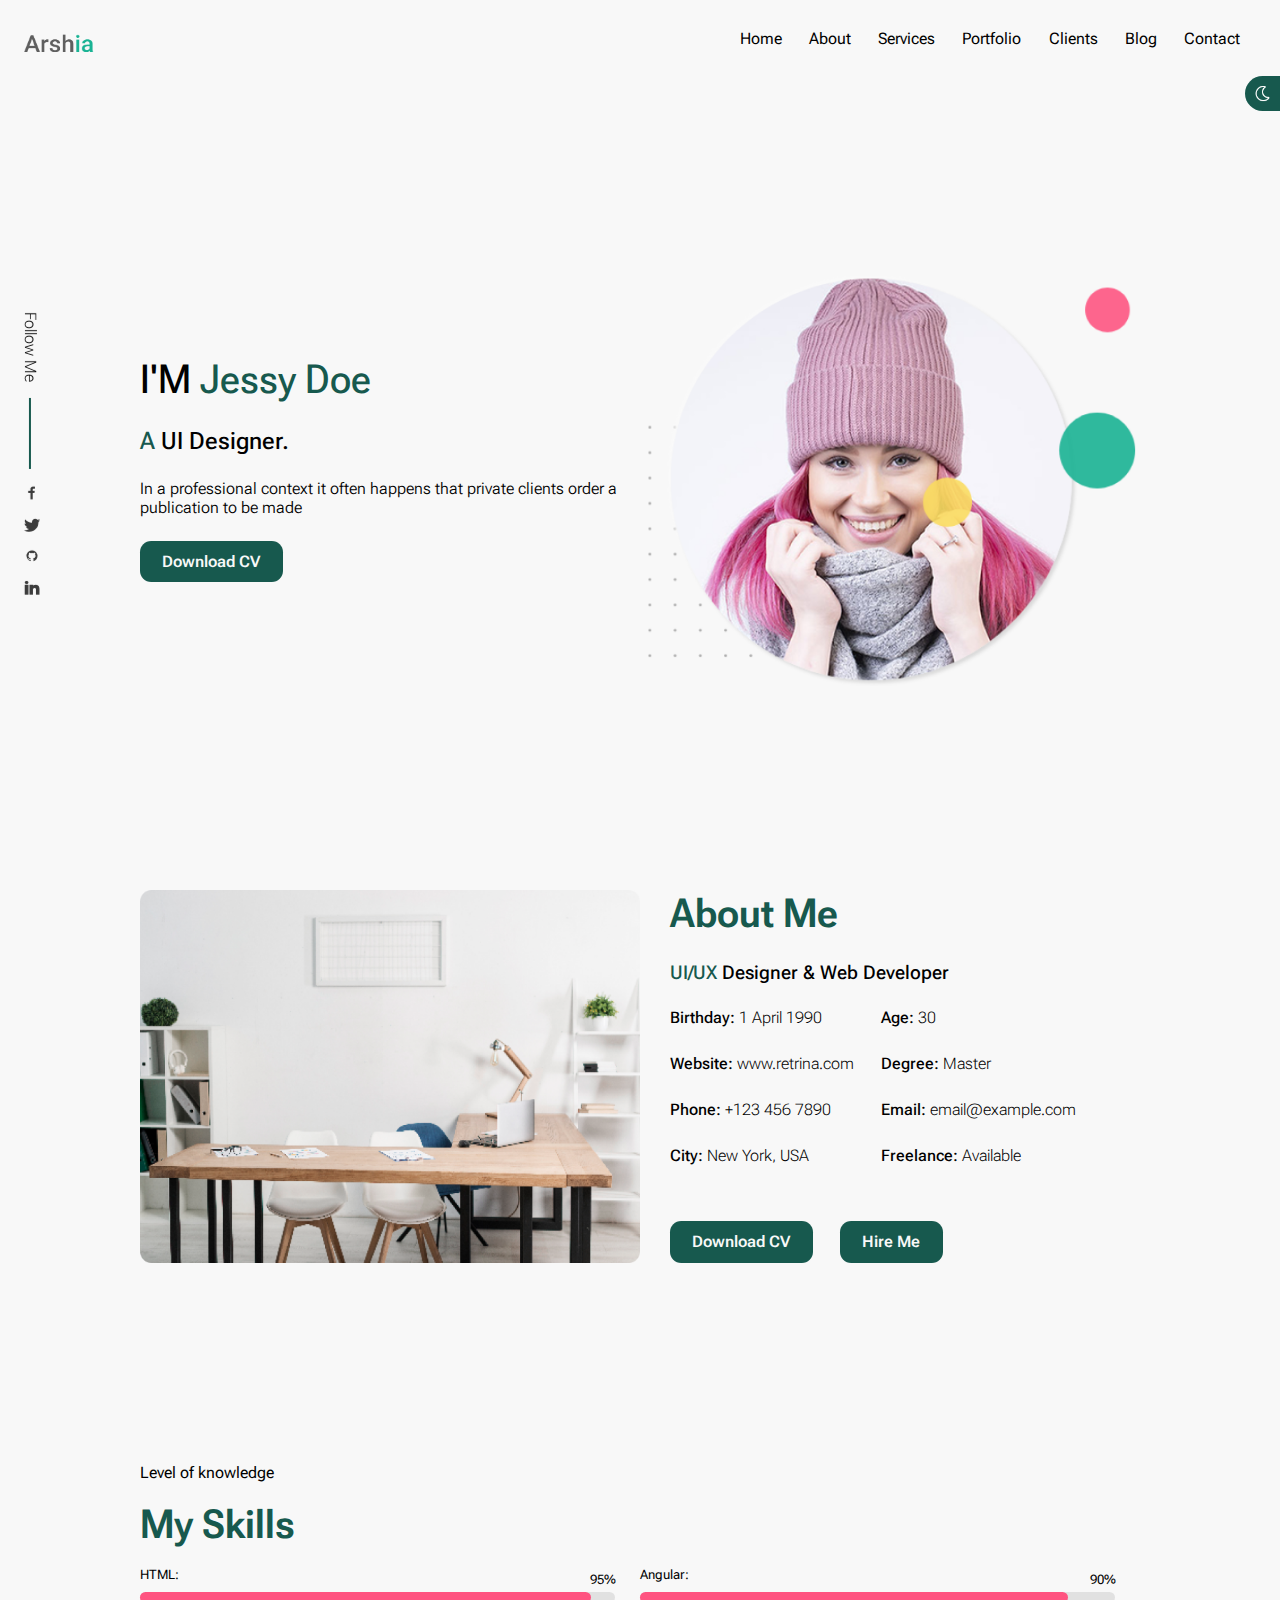
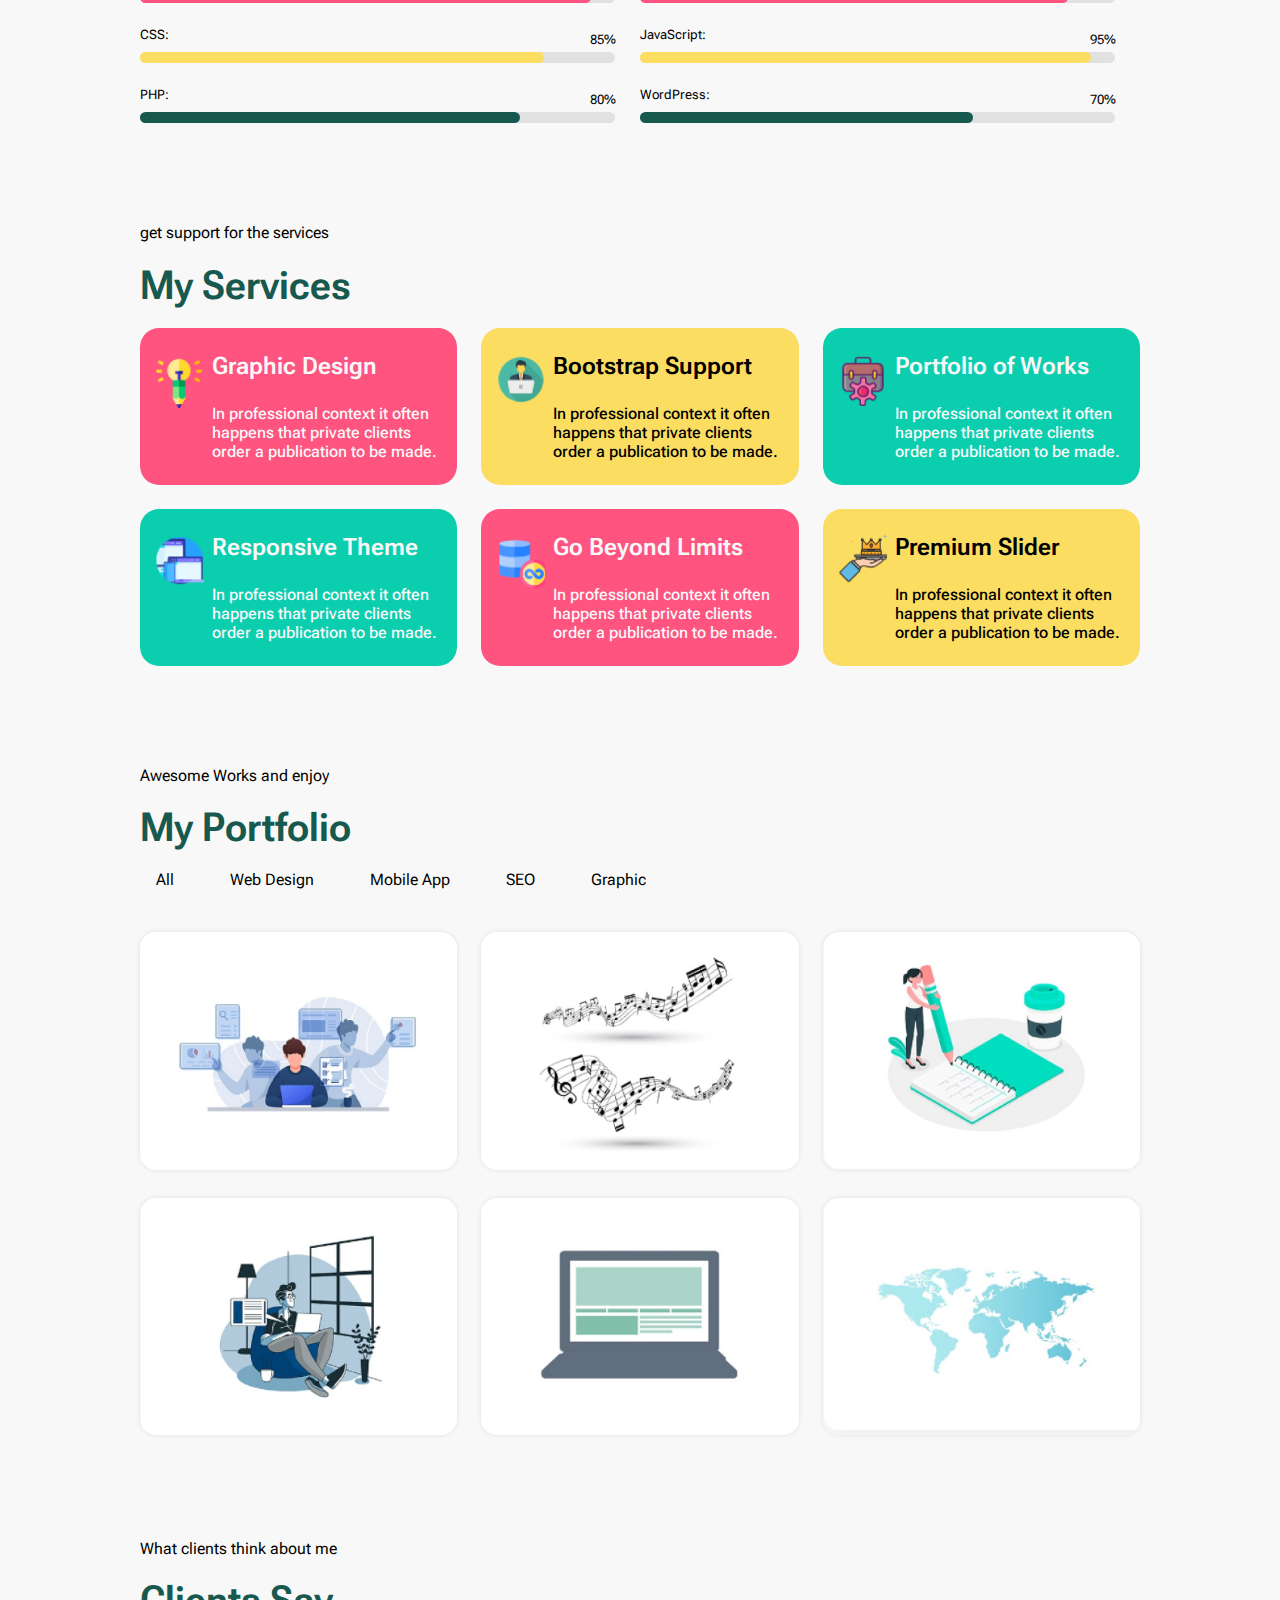
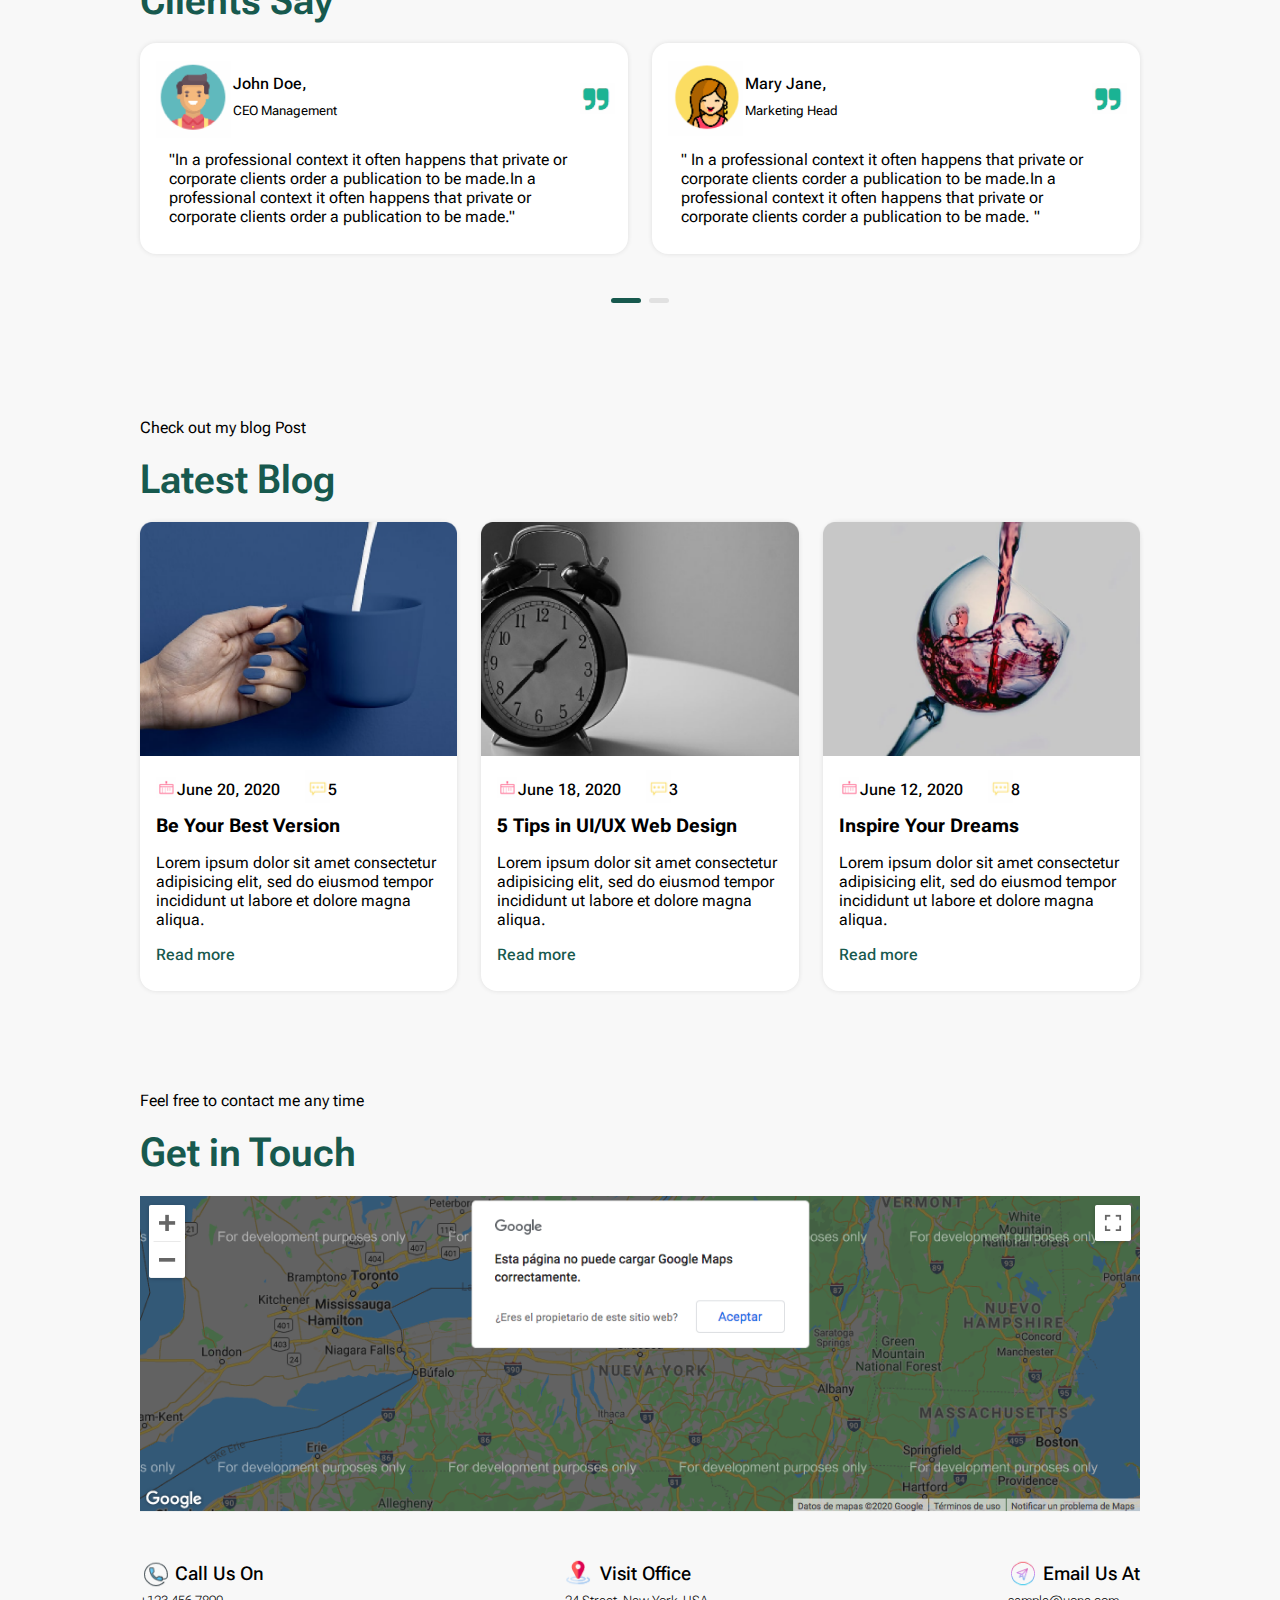
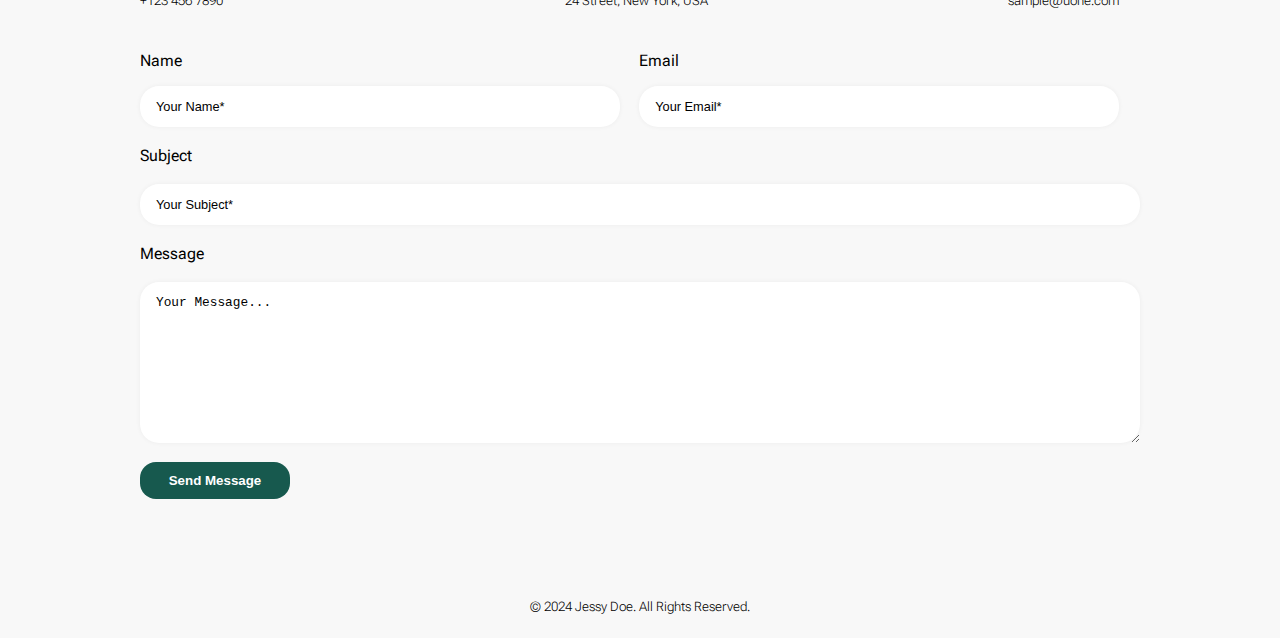
==== Proyecto_usabilidad/index.html @ 012d07dc "cambio de ruta" ====
<!DOCTYPE html>
<html lang="en">
  <head>
    <meta charset="UTF-8" />
    <meta name="viewport" content="width=device-width, initial-scale=1.0" />
    <meta name="description" content="Explore the portfolio of Jessy Doe, a talented UI Designer showcasing a wide range of projects, from web design to mobile applications. Discover her skills, testimonials, and get in touch for collaborations." />

    <meta http-equiv="X-UA-Compatible" content="ie=edge" />
    <title>Portfolio - Jessy Doe</title>
    <link rel="stylesheet" href="../static/css/styles.css" />
  </head>
  <body>
    <header>
      <img style="aspect-ratio:auto 640 / 360;" src="../static/img/logo.png" alt="Jessy Doe Logo" />
      <nav  aria-label="Main navigation">
        <ul>
          <li><a href="#hero">Home</a></li>
          <li><a href="#about">About</a></li>
          <li><a href="#services">Services</a></li>
          <li><a href="#portfolio">Portfolio</a></li>
          <li><a href="#testimonials">Clients</a></li>
          <li><a href="#blog">Blog</a></li>
          <li><a href="#contact">Contact</a></li>
        </ul>
      </nav>
      <nav aria-label="Menu navigation">
        <a href="#" aria-label="Toggle menu">☰</a>
      </nav>
    </header>

    <aside id="dark-mode" aria-label="Toggle dark mode">
      <a href="#dark-mode">
        <img style="aspect-ratio:auto 640 / 360;"
          src="../static/img/media-luna.png"
          alt="Toggle dark mode"
          aria-hidden="true"
        />
      </a>
    </aside>

    <aside class="follow-me" aria-labelledby="follow-heading">
      <h2 id="follow-heading">Follow Me</h2>
      <hr />
      <div>
        <ul>
          <li>
            <a href="#" aria-label="Visit my Facebook profile">
              <img style="aspect-ratio:auto 640 / 360;" src="../static/img/Facebook.svg" alt="Facebook icon" />
            </a>
          </li>
          <li>
            <a href="#" aria-label="Visit my Twitter profile">
              <img style="aspect-ratio:auto 640 / 360;" src="../static/img/Twitter.svg" alt="Twitter icon" />
            </a>
          </li>
          <li>
            <a href="#" aria-label="Visit my GitHub profile">
              <img style="aspect-ratio:auto 640 / 360;" src="../static/img/Github.svg" alt="GitHub icon" />
            </a>
          </li>
          <li>
            <a href="#" aria-label="Visit my LinkedIn profile">
              <img style="aspect-ratio:auto 640 / 360;" src="../static/img/Linkedin.svg" alt="LinkedIn icon" />
            </a>
          </li>
        </ul>
      </div>
    </aside>

    <main >
      <!-- Hero Section -->
      <section id="hero" class="hero" aria-labelledby="hero-heading">
        <div>
          <h1 id="hero-heading">I'M <span>Jessy Doe</span></h1>
          <p><span> A</span> UI Designer.</p>
          <p>
            In a professional context it often happens that private clients
            order a publication to be made
          </p>
          <a href="#" class="btn" aria-label="Download my CV">Download CV</a>
        </div>

        <img style="aspect-ratio:auto 640 / 360;"
          src="../static/img/hero.png"
          alt="Jessy Doe smiling while working on a laptop"
        />
      </section>

      <!-- About Me Section -->
      <section id="about" class="about-me" aria-labelledby="about-heading">
        <img style="aspect-ratio:auto 640 / 360;"
          src="../static/img/office.png"
          alt="Jessy Doe in an office environment"
        />
        <article aria-labelledby="about-heading">
          <h2 id="about-heading">About Me</h2>
          <p><span> UI/UX</span> Designer & Web Developer</p>
          <div>
            <ul>
              <li><span>Birthday:</span> 1 April 1990</li>
              <li><span>Website:</span> www.retrina.com</li>
              <li><span>Phone:</span> +123 456 7890</li>
              <li><span>City:</span> New York, USA</li>
            </ul>
            <ul>
              <li><span>Age:</span> 30</li>
              <li><span>Degree:</span> Master</li>
              <li><span>Email:</span> email@example.com</li>
              <li><span>Freelance:</span> Available</li>
            </ul>
          </div>
          <div>
            <a href="#" aria-label="Download my CV">Download CV</a>
            <a href="#" aria-label="Hire me for your project">Hire Me</a>
          </div>
        </article>
      </section>

      <!-- Skills Section -->
      <section class="skills" aria-labelledby="skills-heading">
        <p>Level of knowledge</p>
        <h2 id="skills-heading">My Skills</h2>
        <div>
          <ul>
            <li>
              <p>HTML:</p>
              <p>95%</p>
              <div role="progressbar" title="html">
                <div ></div>
              </div>
            </li>
            <li>
              <p>CSS:</p>
              <p>85%</p>
              <div role="progressbar" title="css" >
                <div ></div>
              </div>
            </li>
            <li>
              <p>PHP:</p>
              <p>80%</p>
              <div role="progressbar" title="php" >
                <div></div>
              </div>
            </li>
          </ul>
          <ul>
            <li>
              <p>Angular:</p>
              <p>90%</p>
              <div role="progressbar" title="angular" >
                <div></div>
              </div>
            </li>
            <li>
              <p>JavaScript:</p>
              <p>95%</p>
              <div role="progressbar" title="javascript" >
                <div></div>
              </div>
            </li>
            <li>
              <p>WordPress:</p>
              <p>70%</p>
              <div role="progressbar" title="wordpress" >
                <div></div>
              </div>
            </li>
          </ul>
        </div>
      </section>
      <section id="services" class="services" aria-labelledby="services-heading">
        <p>get support for the services</p>
        <h2 id="services-heading">My Services</h2>
        <ul class="services-list">
          <li>
            <article aria-labelledby="service-graphic-design">
              <h3 id="service-graphic-design">Graphic Design</h3>
              <p>
                In professional context it often happens that private clients
                order a publication to be made.
              </p>
            </article>
          </li>
      
          <li>
            <article aria-labelledby="service-bootstrap-support">
              <h3 id="service-bootstrap-support">Bootstrap Support</h3>
              <p>
                In professional context it often happens that private clients
                order a publication to be made.
              </p>
            </article>
          </li>
      
          <li>
            <article aria-labelledby="service-portfolio-works">
              <h3 id="service-portfolio-works">Portfolio of Works</h3>
              <p>
                In professional context it often happens that private clients
                order a publication to be made.
              </p>
            </article>
          </li>
      
          <li>
            <article aria-labelledby="service-responsive-theme">
              <h3 id="service-responsive-theme">Responsive Theme</h3>
              <p>
                In professional context it often happens that private clients
                order a publication to be made.
              </p>
            </article>
          </li>
      
          <li >
            <article aria-labelledby="service-go-beyond-limits">
              <h3 id="service-go-beyond-limits">Go Beyond Limits</h3>
              <p>
                In professional context it often happens that private clients
                order a publication to be made.
              </p>
            </article>
          </li>
      
          <li>
            <article aria-labelledby="service-premium-slider">
              <h3 id="service-premium-slider">Premium Slider</h3>
              <p>
                In professional context it often happens that private clients
                order a publication to be made.
              </p>
            </article>
          </li>
        </ul>
      </section>
      
        
      <!-- Portfolio Section -->
      <section id="portfolio" class="portfolio" aria-labelledby="portfolio-heading">
        <p>Awesome Works and enjoy</p>
        <h2 id="portfolio-heading">My Portfolio</h2>

        <ul role="tablist" aria-label="Portfolio Categories">
          <li role="presentation"><a href="#" role="tab">All</a></li>
          <li role="presentation"><a href="#" role="tab">Web Design</a></li>
          <li role="presentation"><a href="#" role="tab">Mobile App</a></li>
          <li role="presentation"><a href="#" role="tab">SEO</a></li>
          <li role="presentation"><a href="#" role="tab">Graphic</a></li>
        </ul>

        <ul  aria-label="Portfolio Items">
          <li>
            <img style="aspect-ratio:auto 640 / 360;" src="../static/img/hologem.png" alt="Portfolio Project: Hologem" />
          </li>
          <li>
            <img style="aspect-ratio:auto 640 / 360;" src="../static/img/musical_notes.png" alt="Portfolio Project: Musical Notes" />
          </li>
          <li>
            <img style="aspect-ratio:auto 640 / 360;" src="../static/img/bocknotes.png" alt="Portfolio Project: Book Notes" />
          </li>
          <li>
            <img style="aspect-ratio:auto 640 / 360;" src="../static/img/seewindow.png" alt="Portfolio Project: See Window" />
          </li>
          <li>
            <img style="aspect-ratio:auto 640 / 360;" src="../static/img/Laptop.png" alt="Portfolio Project: Laptop" />
          </li>
          <li>
            <img style="aspect-ratio:auto 640 / 360;" src="../static/img/world.png" alt="Portfolio Project: World" />
          </li>
        </ul>
      </section>

      <!-- Testimonials Section -->
      <section id="testimonials" class="testimonials" aria-labelledby="testimonials-heading">
        <p>What clients think about me</p>
        <h2 id="testimonials-heading">Clients Say</h2>
        <div>
          <article aria-labelledby="testimonial-1">
            <div>
              <h3 id="testimonial-1"><span>John Doe,</span></h3>
              <p>CEO Management</p>
            </div>
            <blockquote>
              "In a professional context it often happens that private or
              corporate clients order a publication to be made.In a
              professional context it often happens that private or corporate
              clients order a publication to be made."
            </blockquote>
          </article>
          <article aria-labelledby="testimonial-2">
            <div>
              <h3 id="testimonial-2"><span>Mary Jane,</span></h3>
              <p>Marketing Head</p>
            </div>
            <blockquote>
                " In a professional context it often happens that private or
                corporate clients corder a publication to be made.In a
                professional context it often happens that private or corporate
                clients corder a publication to be made. "            </blockquote>
          </article>
        </div>
        <div class="marquer" aria-hidden="true">
          <div></div>
          <div></div>
        </div>
      </section>

      <!-- Blog Section -->
      <section id="blog" class="blog" aria-labelledby="blog-heading">
        <p>Check out my blog Post</p>
        <h2 id="blog-heading">Latest Blog</h2>
        <div role="list">
          <article aria-labelledby="blog-1" role="listitem">
            <img style="aspect-ratio:auto 640 / 360;" src="../static/img/coffe-blue.png" alt="Blog post image: Coffee cup" />
            <div>
              <p>
                <span class="date">June 20, 2020</span>
                <span class="comments" aria-label="5 comments">5</span>
              </p>
              <h3 id="blog-1">Be Your Best Version</h3>
              <p>
                Lorem ipsum dolor sit amet consectetur adipisicing elit, sed do
                eiusmod tempor incididunt ut labore et dolore magna aliqua.
              </p>
              <a href="../Proyecto/index.html" >Read more <span style="display: none;"> "Be Your Best Version"</span></a>
            </div>
          </article>
          <article aria-labelledby="blog-2" role="listitem">
            <img style="aspect-ratio:auto 640 / 360;" src="../static/img/clock.png" alt="Blog post image: Clock" />
            <div>
              <p>
                <span class="date">June 18, 2020</span>
                <span class="comments" aria-label="3 comments">3</span>
              </p>
              <h3 id="blog-2">5 Tips in UI/UX Web Design</h3>
              <p>
                Lorem ipsum dolor sit amet consectetur adipisicing elit, sed do
                eiusmod tempor incididunt ut labore et dolore magna aliqua.
              </p>
              <a href="../Proyecto/index.html" >Read more  <span style="display: none;">"5 Tips in UI/UX Web Design"</span></a>
            </div>
          </article>
          <article aria-labelledby="blog-3" role="listitem">
            <img style="aspect-ratio:auto 640 / 360;" src="../static/img/vino.png" alt="Blog post image: Wine glass" />
            <div>
              <p>
                <span class="date">June 12, 2020</span>
                <span class="comments" aria-label="8 comments">8</span>
              </p>
              <h3 id="blog-3">Inspire Your Dreams</h3>
              <p>
                Lorem ipsum dolor sit amet consectetur adipisicing elit, sed do
                eiusmod tempor incididunt ut labore et dolore magna aliqua.
              </p>
              <a href="../Proyecto/index.html">Read more <span style="display: none;"> "Inspire Your Dreams" </span></a>
            </div>
          </article>
          
        </div>
      </section>

      <!-- Contact Section -->
      <section id="contact" class="contact" aria-labelledby="contact-heading">
        <p>Feel free to contact me any time</p>
        <h2 id="contact-heading">Get in Touch</h2>
        <img style="aspect-ratio:auto 640 / 360;" src="../static/img/map.png" alt="Map showing office location" />
        <ul>
          <li>
            <h3>Call Us On</h3>
            <p>+123 456 7890</p>
          </li>
          <li>
            <h3>Visit Office</h3>
            <p>24 Street, New York, USA</p>
          </li>
          <li>
            <h3>Email Us At</h3>
            <p>sample@uone.com</p>
          </li>
        </ul>
        <div>
          <form aria-label="Contact Form">
            <div>
            <label for="name">Name</label>
            <input
              type="text"
              id="name"
              class="name"
              name="name"
              required
              placeholder="Your Name*"
            />
          </div>
<div>
            <label for="email">Email</label>
            <input
              type="email"
              id="email"
              class="email"
              name="email"
              required
              placeholder="Your Email*"
            />
</div>
            <label for="subject">Subject</label>
            <input  
              type="text"
              id="subject"
              class="subject"
              name="subject"
              required
              placeholder="Your Subject*"
            
            />

            <label for="message">Message</label>
            <textarea
              id="message"
              class="message"
              name="message"
              placeholder="Your Message..."
              rows="9"
            ></textarea>

            <button type="submit">Send Message</button>
          </form>
        </div>
      </section>

    </main>

    <footer >
      <p>&copy; 2024 Jessy Doe. All Rights Reserved.</p>
    </footer>
  </body>
</html>
---- static/css/styles.css ----
@import url("https://fonts.googleapis.com/css2?family=Roboto+Flex:opsz,wght@8..144,100..1000&display=swap");

:root {
  --primary-color: #17594E;
  --secondary-color: #000000;
  --terciary-color: #f8f8f8;
  --darck-color: #000000;
  --color-extra1: #FF5380;
  --color-extra2: #fbdd62;

  font-family: "Roboto Flex", sans-serif;
  font-size: 16px;

  --first-width: 1100px;
}

* {
  margin: 0;
  padding: 0;
  box-sizing: border-box;
}

body {
  background-color: var(--terciary-color);
}
a:focus,
button:focus {
  outline: solid 2px var(--primary-color);
  padding: 0 0.5rem;
  filter: brightness(0.9);
} 

header {
  padding: 1.5rem;
  display: flex;
  justify-content: space-between;
  align-items: center;

  span {
    color: var(--primary-color);
  }

  ul {
    display: flex;
    gap: 1.7rem;
    list-style: none;
    padding-inline: 1rem;

    @media screen and (width <= 1100px) {
      gap: 1rem;
    }

    li {
      a {
        color: var(--dark-color);
        text-decoration: none;
        font-weight: 400;

        &:hover {
          color: var(--primary-color);
        }
      }
    }
  }

  h1 {
    color: var(--secondary-color);
    font-size: 1.3rem;
    font-weight: 500;
  }

  nav:first-of-type {
    @media screen and (width <= 1100px) {
      display: none;
    }
  }

  nav:last-of-type {
    display: none;

    a {
      color: var(--dark-color);
      text-decoration: none;
      font-weight: 400;
      font-size: 1.2rem;
      padding: 0.5rem 1rem;
      border: 2px solid transparent;
      border-radius: 0.5rem;

      &:hover {
        color: var(--terciary-color);
        border: 2px solid var(--primary-color);
        background-color: var(--primary-color);
        transition: color 0.5s ease-in-out;
      }
    }

    @media screen and (width <= 1100px) {
      display: block;
    }
  }
}

main {
  max-width: 1000px;
  margin: 0 auto;
}

#dark-mode {
  cursor: pointer;
  padding: 0.5rem;
  background-color: var(--primary-color);
  border-radius: 50% 0 0 50%;
  position: fixed;
  right: 0;
  width: 35px;
  height: 35px;

  img {
    width: 100%;
    filter: invert(1);

    &:hover {
      scale: 1.1;
      transition: all 0.3s ease-in-out;
    }
  }
}

.hero {
  display: flex;
  justify-content: space-between;
  flex-flow: row wrap;
  flex-direction: row;
  margin: 200px 0;

  @media screen and (width <= 1100px) {
    flex-direction: column-reverse;
    align-items: center;
    margin: 100px 0;
  }

  div {
    display: flex;
    flex-direction: column;
    gap: 1.5rem;
    width: 50%;
    margin-top: 5rem;
    align-items: start;

    @media screen and (width <= 1100px) {
      margin-top: 0;
      width: 100%;
      align-items: center;

      p {
        text-align: center;
        width: 90%;
        font-size: 1.5rem;
      }
    }
  }

  img {
    width: 50%;

    @media screen and (width <= 1100px) {
      width: 60%;
    }

    @media screen and (width <= 780px) {
      width: 90%;
    }
  }

  span {
    color: var(--primary-color);
  }

  h1 {
    color: var(--darck-color);
    font-size: 2.5rem;
    font-weight: 500;
  }

  div p:first-of-type {
    color: var(--dark-color);
    font-weight: 500;
    font-size: 1.5rem;
  }

  p {
    color: var(--secondary-color);
    font-size: 1rem;
    font-weight: 300;
  }

  a {
    color: var(--terciary-color);
    text-decoration: none;
    font-size: 1rem;
    font-weight: 600;
    background-color: var(--primary-color);
    padding: 0.7rem 1.4rem;
    border-radius: 0.7rem;

    &:hover {
      color: var(--terciary-color);
      background-color: var(--primary-color);
      filter: saturate(0.7);
      transition: all 0.3s ease-in-out;
    }

    @media screen and (width <= 1100px) {
      font-size: 1.5rem;
    }
  }
}

.follow-me {
  width: 400px;
  display: flex;
  flex-direction: row;
  rotate: 90deg;
  position: fixed;
  top: calc(50vh + 37px);
  align-items: center;
  left: -170px;

  @media screen and (width <= 1100px) {
    display: none;
  }

  img {
    rotate: -90deg;
    width: 50%;
  }

  hr {
    border: 1px solid var(--primary-color);
    width: 33%;
    height: 33%;
    margin-inline: 1rem;
  }

  h2 {
    color: var(--dark-color);
    font-size: 1rem;
    font-weight: 200;
    width: 40%;
    text-align: right;
  }

  ul {
    display: flex;
    flex-direction: row;
    list-style: none;
    width: 60%;

    a {
      display: block;

      &:hover {
        scale: 1.3;
        transition: all 0.3s ease-in-out;
      }
    }
  }
}

.about-me {
  display: flex;
  justify-content: space-between;
  flex-flow: row wrap;
  flex-direction: row;
  margin: 200px 0;
  gap: 1rem;

  @media screen and (width <= 1100px) {
    flex-direction: column;
    align-items: center;
  }

  article {
    display: flex;
    flex-direction: column;
    gap: 1.5rem;
    width: 47%;
    align-items: start;

    @media screen and (width <= 1100px) {
      width: 90%;
      align-items: center;
    }
  }

  img {
    width: 50%;

    @media screen and (width <= 1100px) {
      width: 90%;
    }
  }

  div {
    display: flex;
    flex-direction: row;
    gap: 1.7rem;
    align-items: start;

    @media screen and (width <= 450px) {
      gap: 1rem;
    }

    &:first-of-type {
      @media screen and (width <= 450px) {
        flex-direction: column;
      }
    }

    &:last-of-type {
      @media screen and (width <= 450px) {
        flex-direction: column;
        align-items: center;
        gap: 1px;
      }
    }
  }

  span {
    color: var(--primary-color);
  }

  h2 {
    color: var(--primary-color);
    font-size: 2.5rem;
    font-weight: 600;
  }

  p {
    color: var(--dark-color);
    font-size: 1.2rem;
    font-weight: 500;
  }

  ul {
    list-style: none;
    display: flex;
    flex-direction: column;
    gap: 1.7rem;

    @media screen and (width <= 1100px) {
      gap: 0.5rem;
    }

    li {
      color: var(--secondary-color);
      font-size: 1rem;
      font-weight: 200;

      @media screen and (width <= 1100px) {
        font-size: 1.2rem;
      }

      span {
        color: var(--dark-color);
        font-weight: 500;
      }
    }
  }

  a {
    color: var(--terciary-color);
    text-decoration: none;
    margin-top: 2rem;
    font-size: 1rem;
    font-weight: 600;
    background-color: var(--primary-color);
    padding: 0.7rem 1.4rem;
    border-radius: 0.7rem;

    &:hover {
      color: var(--terciary-color);
      background-color: var(--primary-color);
      filter: saturate(0.7);
      transition: all 0.3s ease-in-out;
    }

    @media screen and (width <= 1100px) {
      font-size: 1.5rem;
      margin-top: 1rem;
    }
  }
}

.skills {
  margin: 100px 0;
  display: flex;
  flex-direction: column;
  gap: 1.2rem;
  width: 100%;
  align-items: start;

  @media screen and (width <= 1100px) {
    align-items: center;
  }

  span {
    color: var(--primary-color);
  }

  h2 {
    color: var(--primary-color);
    font-size: 2.5rem;
    font-weight: 600;
  }

  & section p:first-of-type {
    color: var(--dark-color);
    font-weight: 500;
    font-size: 1.5rem;
  }

  div {
    width: 100%;
    display: flex;
    justify-content: space-between;
    flex-direction: row;

    @media screen and (width <= 1100px) {
      flex-direction: column;
      width: 90%;
    }

    ul {
      list-style: none;
      display: flex;
      flex-direction: column;
      gap: 1.5rem;
      width: 50%;

      @media screen and (width <= 1100px) {
        width: 100%;
        margin-top: 1.5rem;
      }

      &:first-of-type li:first-of-type div div {
        width: 95%;
      }

      &:first-of-type li:nth-of-type(2) div div {
        width: 85%;
      }

      &:first-of-type li:last-of-type div div {
        width: 80%;
      }

      &:nth-of-type(2) li:first-of-type div div {
        width: 90%;
      }

      &:nth-of-type(2) li:nth-of-type(2) div div {
        width: 95%;
      }

      &:nth-of-type(2) li:last-of-type div div {
        width: 70%;
      }

      li {
        display: flex;
        justify-content: space-between;
        align-items: center;
        flex-wrap: wrap;

        p {
          color: var(--dark-color);
          font-size: 0.8rem;
          font-weight: 400;
          padding-bottom: 10px;
          width: 50%;

          &:last-of-type {
            text-align: end;
            padding: 0 1.5rem;
          }

          @media screen and (width <= 1100px) {
            font-size: 1.2rem;
          }
        }

        &:last-of-type div div {
          background-color: var(--primary-color);
        }

        &:first-of-type div div {
          background-color: var(--color-extra1);
        }

        &:nth-of-type(2) div div {
          background-color: var(--color-extra2);
        }

        div {
          width: 95%;
          background-color: #e1e1e1;
          border-radius: 100px;
          height: 0.7rem;
        }
      }
    }
  }
}

.services {
  margin: 100px 0;
  display: flex;
  flex-direction: column;
  gap: 1.2rem;
  width: 100%;
  align-items: start;

  @media screen and (width <= 1100px) {
    align-items: center;
  }

  span {
    color: var(--primary-color);
  }

  h2 {
    color: var(--primary-color);
    font-size: 2.5rem;
    font-weight: 600;
  }

  & section p:first-of-type {
    color: var(--dark-color);
    font-weight: 500;
    font-size: 1.5rem;
  }

  ul {
    list-style: none;
    display: grid;
    grid-template-columns: repeat(3, 1fr);
    gap: 1.5rem;
    width: 100%;

    @media screen and (width <= 1100px) {
      grid-template-columns: repeat(2, 1fr);
      width: 90%;
    }

    @media screen and (width <= 780px) {
      grid-template-columns: repeat(1, 1fr);
    }

    article {
      display: flex;
      flex-direction: column;
      padding: 1.5rem 1rem 1.5rem 4.5rem;
      border-radius: 1.2rem;
      background-repeat: no-repeat;
      background-position: left 1rem top 25%;
      background-size: 15%;

      @media screen and (width <= 780px) {
        background-size: 50px;
      }

      &:hover {
        scale: 1.1;
        transition: all 0.5s ease-in-out;
      }
    }

    li:first-of-type article {
      background-color: var(--color-extra1);
      background-image: url("../img/bombilla.png");
    }
  }

  li:nth-of-type(2) article {
    background-color: var(--color-extra2);
    background-image: url("../img/businessman.png");

    p {
      color: var(--darck-color);
    }

    h3 {
      color: var(--darck-color);
    }
  }

  li:nth-of-type(3) article {
    background-color: #0bceaf;
    background-image: url("../img/briefcase.png");
  }

  li:nth-of-type(4) article {
    background-color: #0bceaf;
    background-image: url("../img/windous.png");
  }

  li:nth-of-type(5) article {
    background-color: var(--color-extra1);
    background-image: url("../img/storage.png");
  }

  li:last-of-type article {
    background-color: var(--color-extra2);
    background-image: url("../img/crown.png");

    p {
      color: var(--darck-color);
    }

    h3 {
      color: var(--darck-color);
    }
  }

  li {
    gap: 1.5rem;
    border-radius: 1rem;

    p {
      color: var(--terciary-color);
      font-size: 1rem;
      font-weight: 500;
    }

    h3 {
      color: var(--terciary-color);
      font-size: 1.5rem;
      font-weight: 600;
      margin-bottom: 1.5rem;
    }
  }
}

.portfolio {
  margin: 100px 0;
  display: flex;
  flex-direction: column;
  gap: 1.2rem;
  width: 100%;
  align-items: start;

  @media screen and (width <= 1100px) {
    align-items: center;
  }

  span {
    color: var(--primary-color);
  }

  h2 {
    color: var(--primary-color);
    font-size: 2.5rem;
    font-weight: 600;
  }

  & section p:first-of-type {
    color: var(--dark-color);
    font-weight: 500;
    font-size: 1.5rem;
  }

  ul:first-of-type {
    list-style: none;
    display: flex;
    gap: 1.5rem;
    width: 100%;
    margin-bottom: 1.5rem;

    @media screen and (width <= 1100px) {
      justify-content: center;
      width: 90%;
      gap: 0.2rem;
    }

    a {
      text-decoration: none;
      color: var(--darck-color);
      padding: 0.5rem 1rem;
      white-space: nowrap;

      @media screen and (width <= 1100px) {
        padding: 0.25rem 0.5rem;
      }

      &:hover {
        color: var(--terciary-color);
        background-color: var(--primary-color);
        border-radius: 1.5rem;
        transition: all 0.3s ease-in-out;
      }
    }
  }

  ul {
    list-style: none;
    display: grid;
    grid-template-columns: repeat(3, 1fr);
    gap: 1.5rem;

    @media screen and (width <= 1100px) {
      width: 90%;
      grid-template-columns: repeat(2, 1fr);
      gap: 0.5rem;
    }

    @media screen and (width <= 780px) {
      grid-template-columns: repeat(1, 1fr);
      gap: 0.5rem;
    }

    img {
      background-color: var(--terciary-color);
      width: 100%;
      box-shadow: 0 0 5px 0 rgba(0, 0, 0, 0.1);
      border-radius: 1rem;

      &:hover {
        scale: 1.1;
        transition: all 0.3s ease-in-out;
      }
    }
  }
}

.testimonials {
  margin: 100px 0;
  display: flex;
  flex-direction: column;
  gap: 1.2rem;
  width: 100%;
  align-items: start;

  @media screen and (width <= 1100px) {
    align-items: center;
  }

  span {
    color: var(--primary-color);
  }

  h2 {
    color: var(--primary-color);
    font-size: 2.5rem;
    font-weight: 600;
  }

  & section p:first-of-type {
    color: var(--dark-color);
    font-weight: 500;
    font-size: 1.5rem;
  }

  div:first-of-type {
    display: flex;
    flex-direction: row;
    gap: 1.5rem;
    width: 100%;
    color: var(--secondary-color);

    @media screen and (width <= 1100px) {
      width: 90%;
    }

    @media screen and (width <= 780px) {
      flex-direction: column;
      align-items: center;
    }

    article:first-of-type {
      background-image: url("../img/worker.png");
      background-repeat: no-repeat;
      background-position: top 13% left 1rem;
      background-size: 75px;
    }

    article:nth-of-type(2) {
      background-image: url("../img/woman.png");
      background-repeat: no-repeat;
      background-position: top 13% left 1rem;
      background-size: 75px;
    }

    article {
      display: flex;
      flex-direction: column;
      background-color: white;
      width: 50%;
      gap: 1rem;
      padding: 1.8rem;
      border-radius: 1rem;
      box-shadow: 0 0 5px 0 rgba(0, 0, 0, 0.1);

      @media screen and (width <= 780px) {
        width: 100%;
      }

      span {
        color: var(--darck-color);
        font-weight: 500;
        font-size: 1rem;
      }

      div {
        display: flex;
        flex-direction: column;
        gap: 0.54rem;
        align-items: start;
        margin-left: 4rem;
        background-image: url("../img/quote.png");
        background-repeat: no-repeat;
        background-position: top 70% right 3rem;
        background-size: 35px;

        @media screen and (width <= 1100px) {
          background-position: top 70% right 1rem;
        }
      }

      p {
        font-size: 0.8rem;
      }

      blockquote {
        margin-top: 1rem;
        width: 100%;
        align-items: start;
      }

      &:hover {
        scale: 1.05;
        transition: all 0.3s ease-in-out;
      }
    }
  }

  .marquer {
    margin-top: 1.5rem;
    display: flex;
    flex-direction: row;
    width: 100%;
    gap: 0.5rem;
    height: 20px;
    justify-content: center;

    @media screen and (width <= 780px) {
      display: none;
    }

    div {
      height: 5px;
      border-radius: 1rem;

      &:hover {
        scale: 1.1;
        transition: all 0.3s ease-in-out;
      }
    }

    div:first-of-type {
      background-color: var(--primary-color);
      width: 3%;
    }

    div:nth-of-type(2) {
      background-color: #e1e1e1;
      width: 2%;
    }
  }
}

.blog {
  margin: 100px 0;
  display: flex;
  flex-direction: column;
  gap: 1.2rem;
  width: 100%;
  align-items: start;

  @media screen and (width <= 1100px) {
    align-items: center;
  }

  span {
    color: var(--primary-color);
  }

  h2 {
    color: var(--primary-color);
    font-size: 2.5rem;
    font-weight: 600;
  }

  div {
    display: flex;
    flex-direction: row;
    width: 100%;
    color: var(--secondary-color);
    gap: 1.5rem;

    @media screen and (width <= 1100px) {
      display: grid;
      grid-template-columns: 1fr 1fr;
      width: 90%;
      gap: 1rem;
    }

    @media screen and (width <= 780px) {
      display: grid;
      grid-template-columns: 1fr;
      width: 90%;
      gap: 1rem;
    }

    article {
      display: flex;
      flex-direction: column;
      background-color: white;
      border-radius: 1rem;
      box-shadow: 0 0 5px 0 rgba(0, 0, 0, 0.1);

      @media screen and (width <= 780px) {
        font-size: 1.2rem;
        width: 100%;
      }

      &:hover {
        scale: 1.05;
        transition: all 0.3s ease-in-out;
      }

      img {
        width: 100%;
        height: 50%;
      }

      div {
        display: flex;
        flex-direction: column;
        padding: 1.5rem 1rem;
        gap: 1rem;
        height: 50%;

        @media screen and (width <= 1100px) {
          width: 100%;
          padding: 2rem 1rem;
        }

        span {
          color: var(--secondary-color);
          font-weight: 500;
          font-size: 1rem;
        }

        .date {
          padding: 21px;
          background-image: url("../img/calendar.png");
          background-repeat: no-repeat;
          background-position: top 45% left;
          background-size: 20px;
        }

        .comments {
          padding: 23px;
          background-image: url("../img/comments.png");
          background-repeat: no-repeat;
          background-position: top 40% left;
          background-size: 25px;
        }

        a {
          color: var(--primary-color);
          font-weight: 500;
          font-size: 1rem;
          text-decoration: none;

          @media screen and (width <= 780px) {
            font-size: 1.2rem;
          }
        }
      }
    }
  }
}

.contact {
  margin: 100px 0;
  display: flex;
  flex-direction: column;
  gap: 1.2rem;
  width: 100%;
  align-items: start;

  @media screen and (width <= 1100px) {
    align-items: center;
  }

  span {
    color: var(--primary-color);
  }

  h2 {
    color: var(--primary-color);
    font-size: 2.5rem;
    font-weight: 600;
  }

  img {
    width: 100%;
    margin-bottom: 1.5rem;

    @media screen and (width <= 1100px) {
      width: 90%;
      height: 300px;
    }
  }

  ul {
    list-style: none;
    display: flex;
    flex-direction: row;
    gap: 1.5rem;
    width: 100%;
    margin-bottom: 1.5rem;
    justify-content: space-between;

    @media screen and (width <= 1100px) {
      width: 90%;
    }

    @media screen and (width <= 780px) {
      flex-direction: column;
      gap: 1rem;
      align-items: center;
    }

    li {
      @media screen and (width <= 780px) {
        width: 100%;
        display: flex;
        flex-direction: column;
        align-items: center;
      }

      h3 {
        padding-left: 35px;
        padding-block: 0.5rem;
        font-weight: 500;

        @media screen and (width <= 1100px) {
          font-size: 1.2rem;
        }

        @media screen and (width <= 780px) {
          padding-left: 0;
        }
      }

      p {
        font-weight: 200;
        color: var(--secondary-color);
        font-size: 0.8rem;

        @media screen and (width <= 1100px) {
          font-size: 1rem;
        }
      }

      &:first-of-type {
        background-image: url("../img/phone.png");
        background-repeat: no-repeat;
        background-position: top 5% left;
        background-size: 30px;

        @media screen and (width <= 780px) {
          background-position: top 30% left 32%;
        }
      }

      &:nth-of-type(2) {
        background-image: url("../img/pointer.png");
        background-repeat: no-repeat;
        background-position: top 5% left;
        background-size: 30px;

        @media screen and (width <= 780px) {
          background-position: top 30% left 32%;
        }
      }

      &:last-of-type {
        background-image: url("../img/mensage.png");
        background-repeat: no-repeat;
        background-position: top 15% left;
        background-size: 30px;

        @media screen and (width <= 780px) {
          background-position: top 30% left 32%;
        }
      }
    }
  }

  div {
    display: flex;
    flex-direction: column;
    gap: 1rem;
    width: 100%;
    justify-content: start;
    align-items: start;

    @media screen and (width <= 1100px) {
      width: 90%;
    }

    form {
      display: flex;
      flex-flow: row wrap;
      flex-direction: row;
      gap: 1.2rem;
      width: 100%;
      div{
        width: 48%;
      }

      @media screen and (width <= 1100px) {
        flex-direction: column;
        justify-content: center;
        align-items: center;
      }

      label {
      display: flex;
      width: 100%;


      }
      input,
      textarea {
        padding: 0.8rem;
        border: 0;
        border-radius: 1.2rem;
        box-shadow: 0 0 5px 0 rgba(0, 0, 0, 0.05);
        width: 100%;
      }

      textarea:focus,
      input:focus {
        outline: var(--primary-color) solid 2px;
      }

      textarea::placeholder,
      input::placeholder {
        color: var(--darck-color);
        font-weight: 500;
        font-size: 0.8rem;
        padding-left: 0.2rem;
      }

      input:first-of-type {
        float: left;

        @media screen and (width <= 1100px) {
          width: 100%;
        }
      }

      input#email {
        float: right;

        @media screen and (width <= 1100px) {
          width: 100%;
        }
      }
    }

    button {
      width: 15%;
      padding: 0.7rem 0.5rem;
      border: 0;
      border-radius: 1rem;
      background-color: var(--primary-color);
      color: white;
      font-weight: 600;
      cursor: pointer;

      &:hover {
        filter: saturate(0.7);
        transition: all 0.3s ease-in-out;
      }

      @media screen and (width <= 1100px) {
        width: 40%;
      }
    }
  }
}

footer {
  text-align: center;
  padding-bottom: 1.5rem;

  p {
    color: var(--darck-color);
    font-weight: 200;
    font-size: 0.8rem;
  }
}
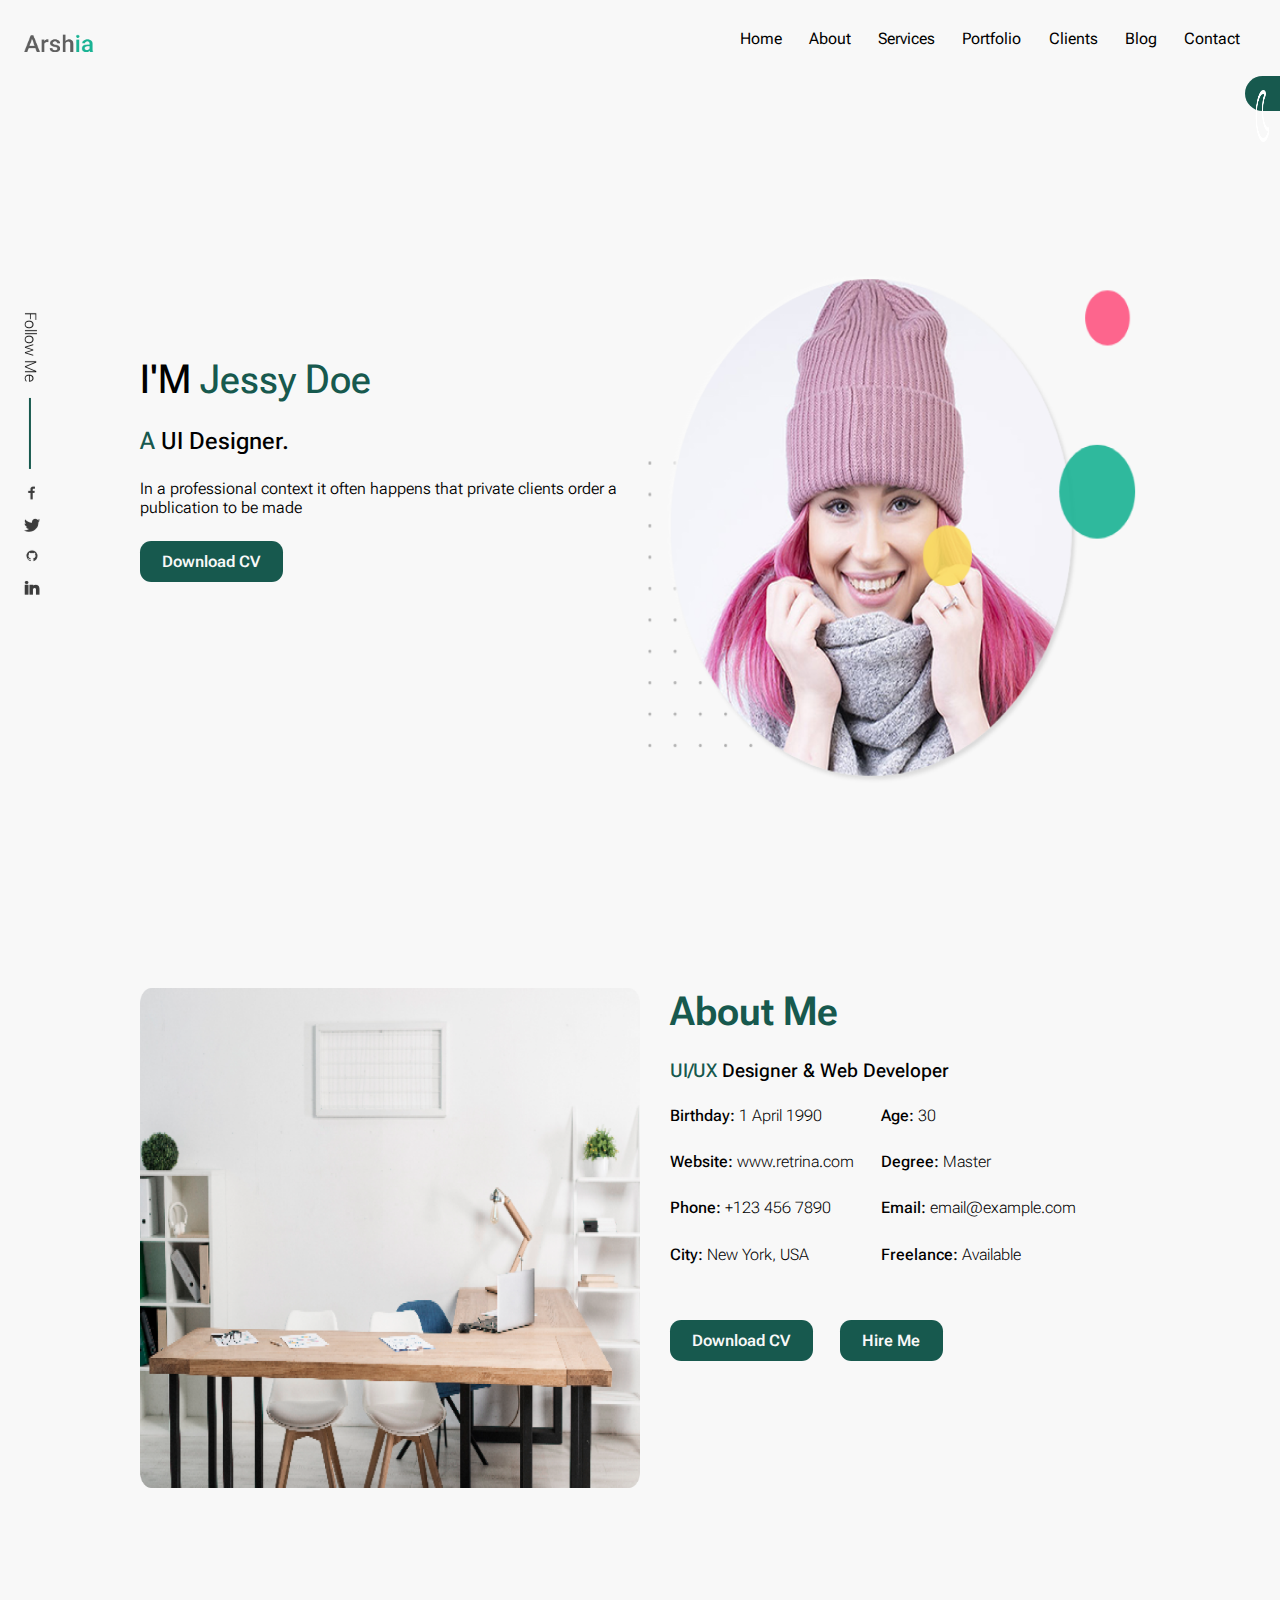
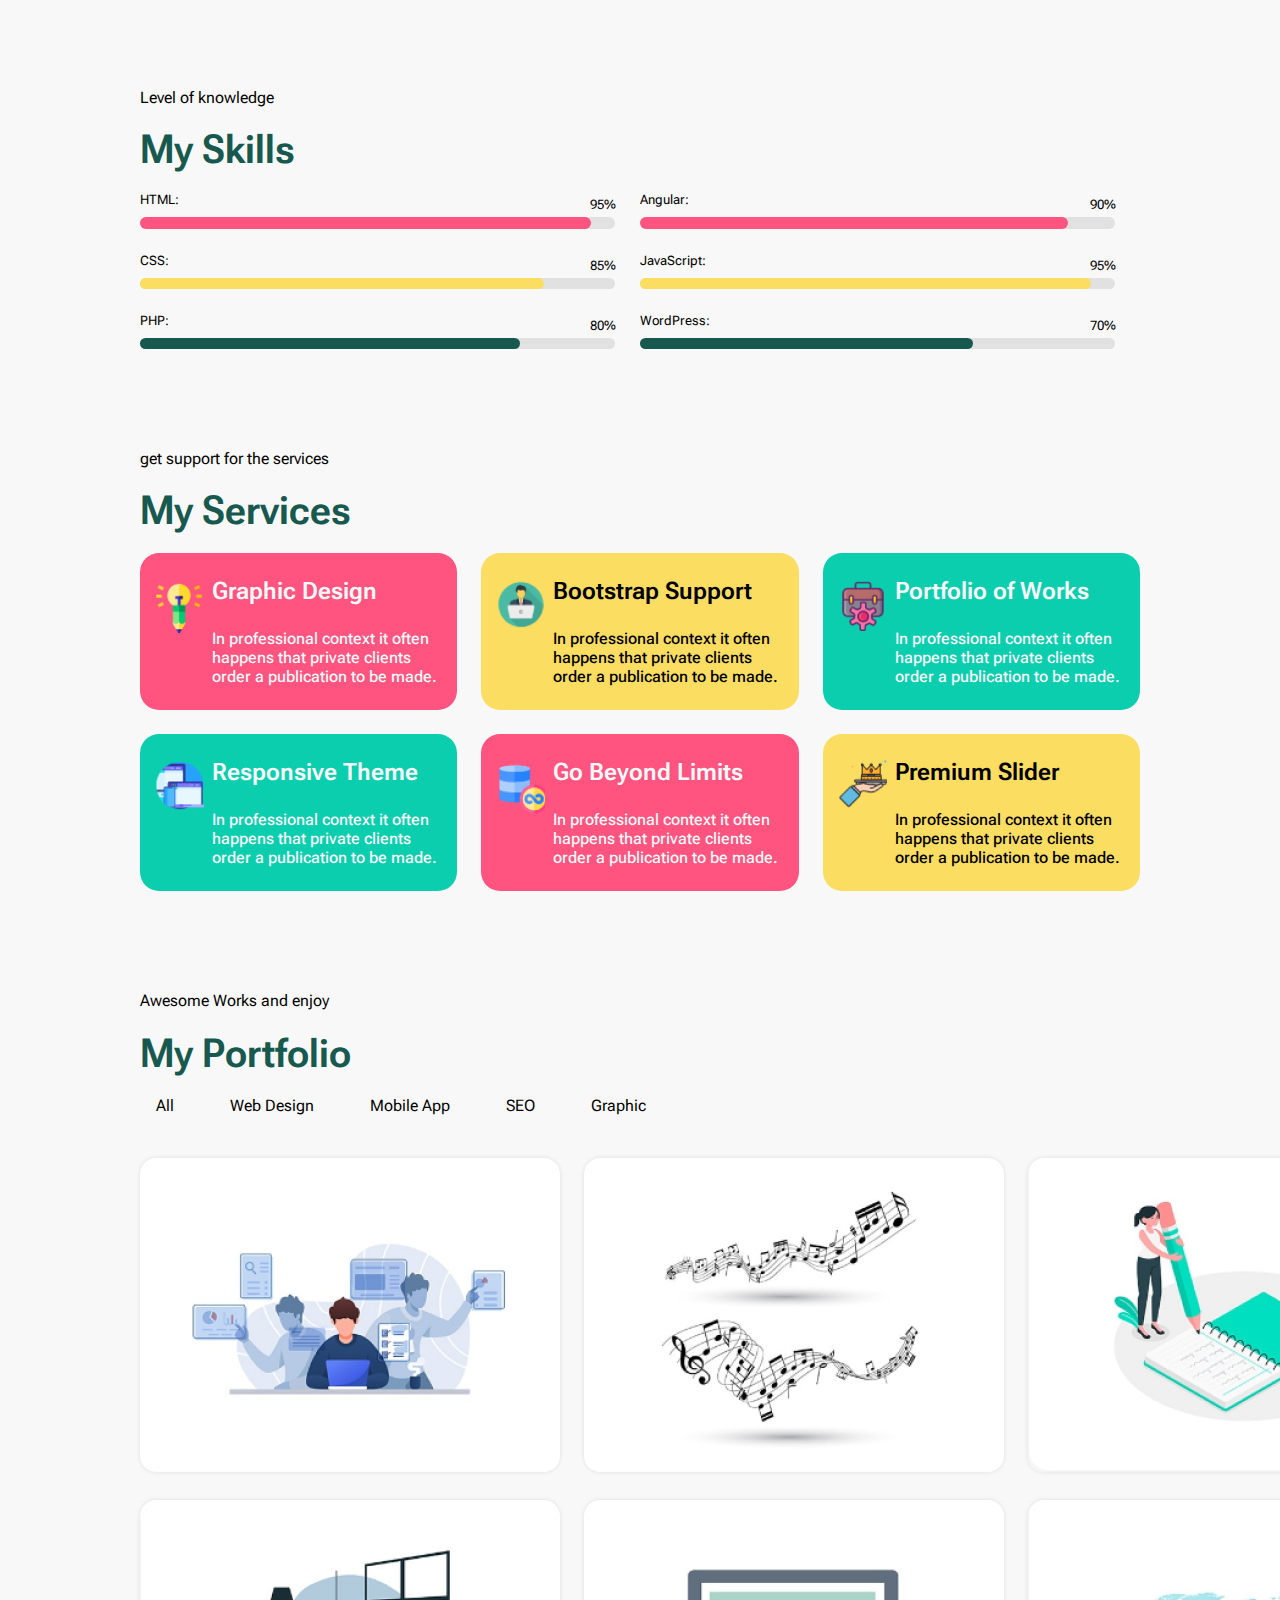
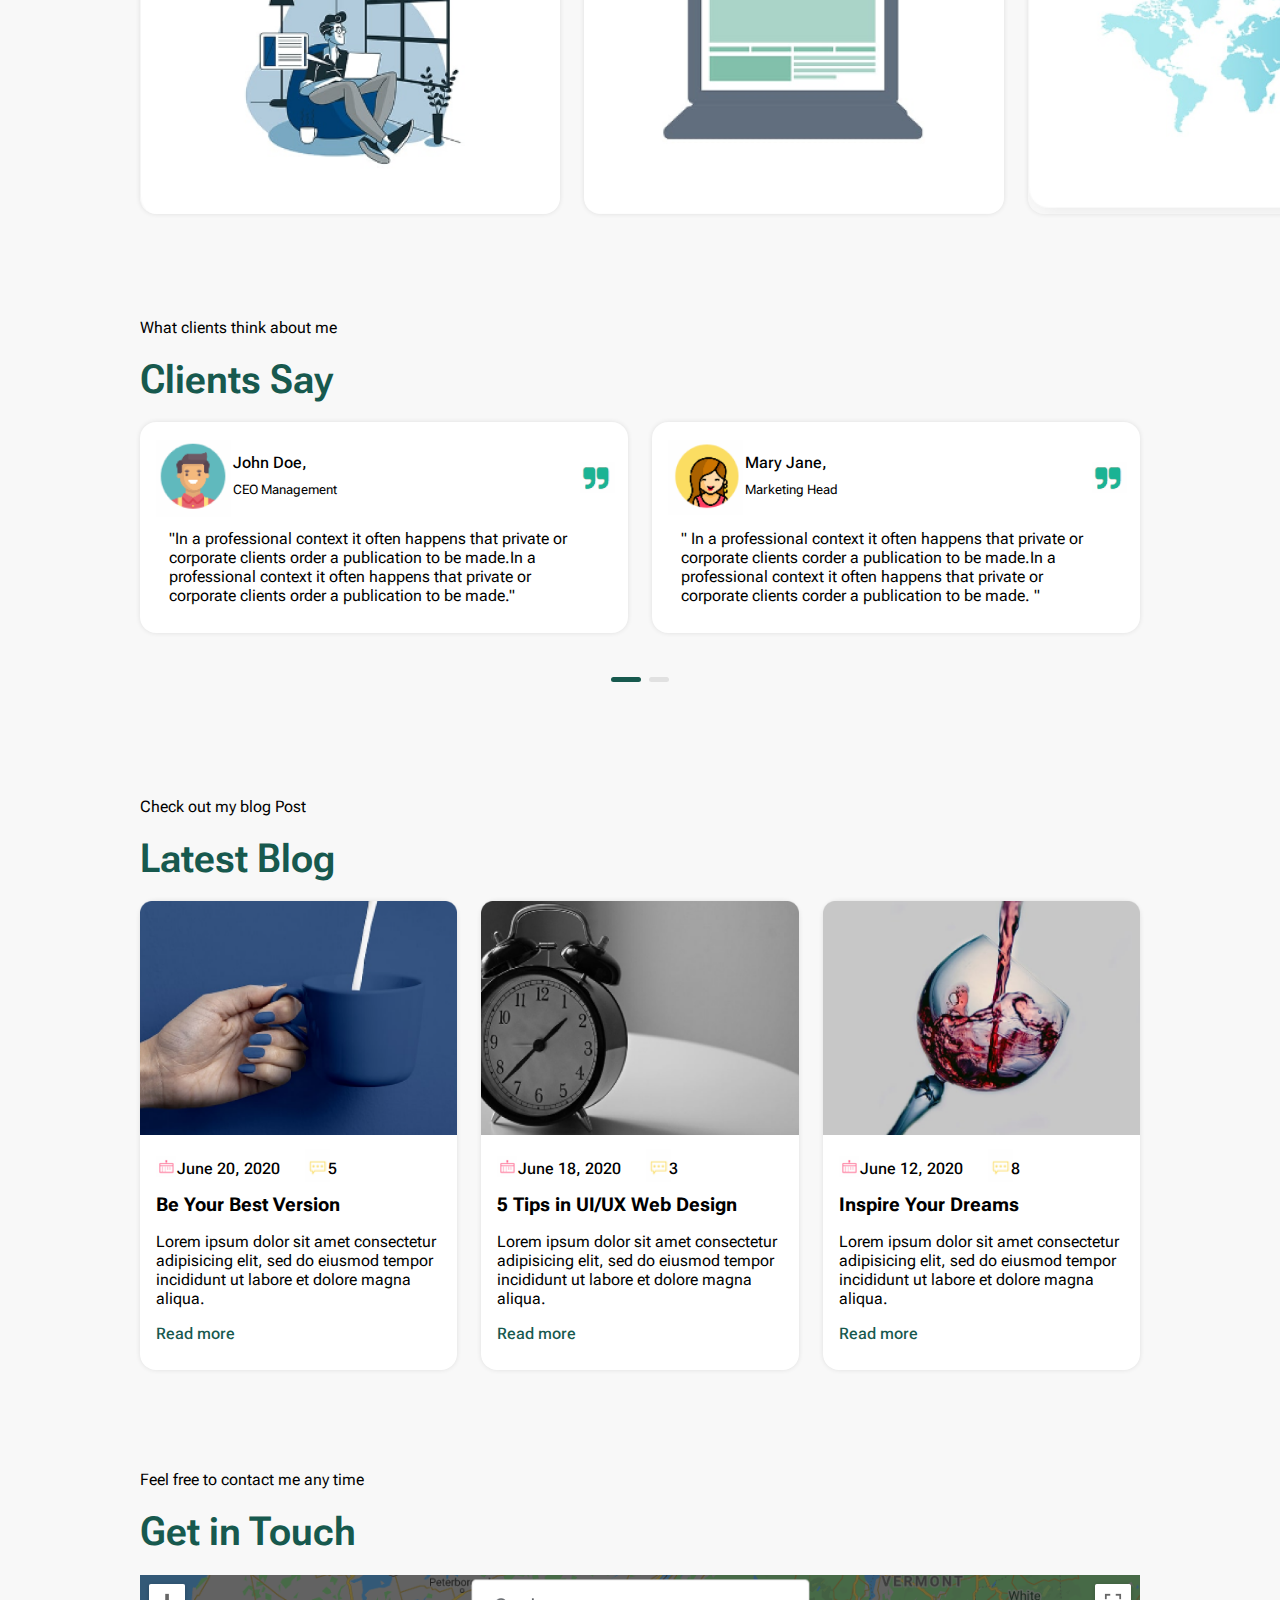
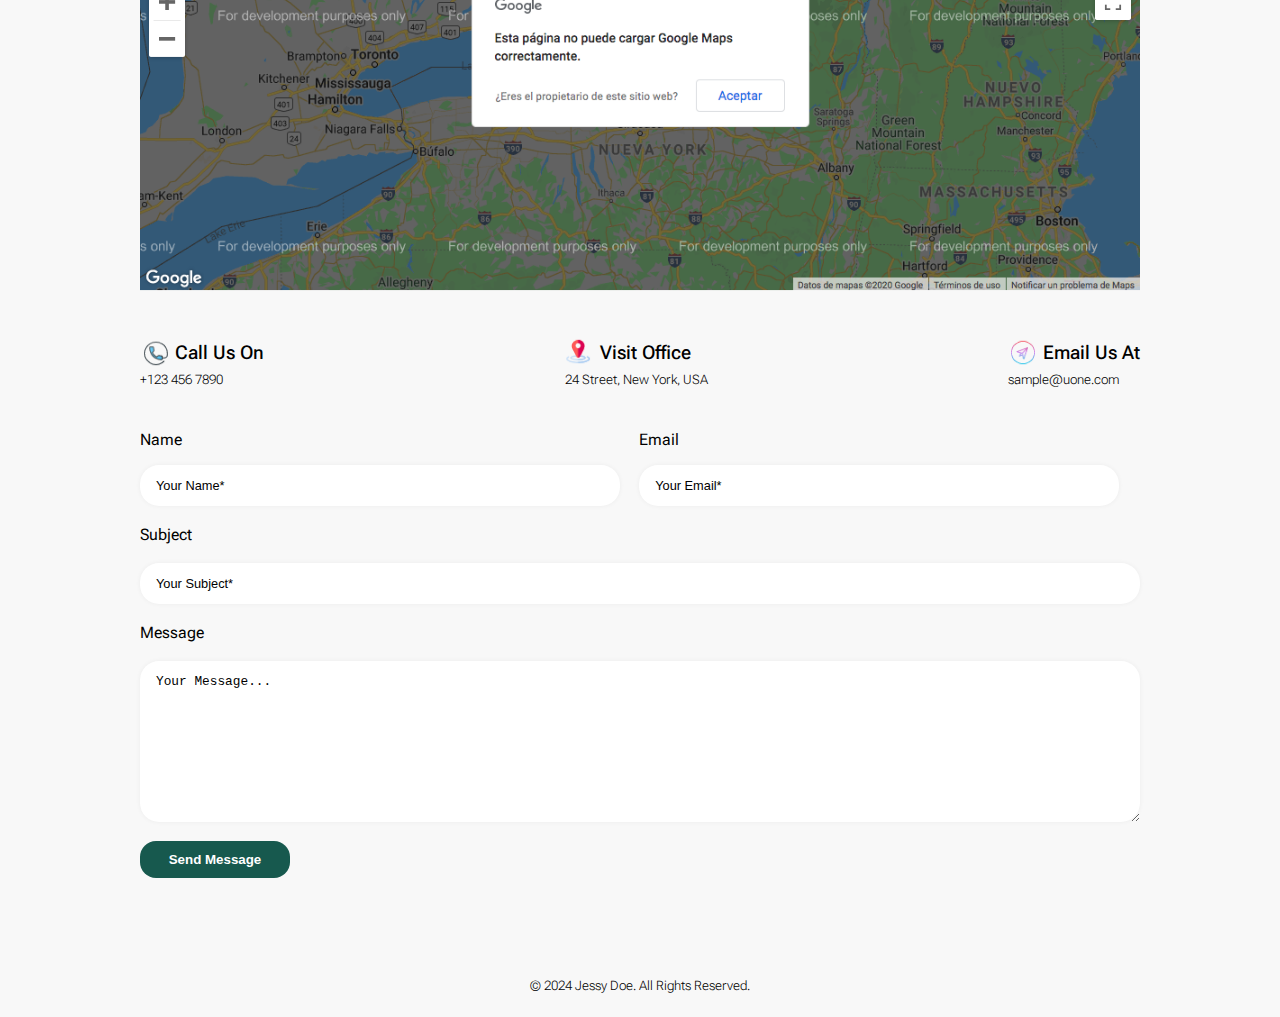
==== commit 897e0637: "hasignado del tamaño de las imagenes" ====
--- a/Proyecto_usabilidad/index.html
+++ b/Proyecto_usabilidad/index.html
@@ -3,7 +3,9 @@
   <head>
     <meta charset="UTF-8" />
     <meta name="viewport" content="width=device-width, initial-scale=1.0" />
-    <meta name="description" content="Explore the portfolio of Jessy Doe, a talented UI Designer showcasing a wide range of projects, from web design to mobile applications. Discover her skills, testimonials, and get in touch for collaborations." />
+    <meta
+      name="description"
+      content="Explore the portfolio of Jessy Doe, a talented UI Designer showcasing a wide range of projects, from web design to mobile applications. Discover her skills, testimonials, and get in touch for collaborations." />
 
     <meta http-equiv="X-UA-Compatible" content="ie=edge" />
     <title>Portfolio - Jessy Doe</title>
@@ -11,8 +13,12 @@
   </head>
   <body>
     <header>
-      <img style="aspect-ratio:auto 640 / 360;" src="../static/img/logo.png" alt="Jessy Doe Logo" />
-      <nav  aria-label="Main navigation">
+      <img
+        src="../static/img/logo.webp"
+        alt="Jessy Doe Logo"
+        width="70"
+        height="28" />
+      <nav aria-label="Main navigation">
         <ul>
           <li><a href="#hero">Home</a></li>
           <li><a href="#about">About</a></li>
@@ -30,11 +36,12 @@
 
     <aside id="dark-mode" aria-label="Toggle dark mode">
       <a href="#dark-mode">
-        <img style="aspect-ratio:auto 640 / 360;"
-          src="../static/img/media-luna.png"
+        <img
+          src="../static/img/media-luna.webp"
           alt="Toggle dark mode"
           aria-hidden="true"
-        />
+          width="64  "
+          height="64" />
       </a>
     </aside>
 
@@ -45,29 +52,29 @@
         <ul>
           <li>
             <a href="#" aria-label="Visit my Facebook profile">
-              <img style="aspect-ratio:auto 640 / 360;" src="../static/img/Facebook.svg" alt="Facebook icon" />
+              <img src="../static/img/Facebook.svg" alt="Facebook icon" />
             </a>
           </li>
           <li>
             <a href="#" aria-label="Visit my Twitter profile">
-              <img style="aspect-ratio:auto 640 / 360;" src="../static/img/Twitter.svg" alt="Twitter icon" />
+              <img src="../static/img/Twitter.svg" alt="Twitter icon" />
             </a>
           </li>
           <li>
             <a href="#" aria-label="Visit my GitHub profile">
-              <img style="aspect-ratio:auto 640 / 360;" src="../static/img/Github.svg" alt="GitHub icon" />
+              <img src="../static/img/Github.svg" alt="GitHub icon" />
             </a>
           </li>
           <li>
             <a href="#" aria-label="Visit my LinkedIn profile">
-              <img style="aspect-ratio:auto 640 / 360;" src="../static/img/Linkedin.svg" alt="LinkedIn icon" />
+              <img src="../static/img/Linkedin.svg" alt="LinkedIn icon" />
             </a>
           </li>
         </ul>
       </div>
     </aside>
 
-    <main >
+    <main>
       <!-- Hero Section -->
       <section id="hero" class="hero" aria-labelledby="hero-heading">
         <div>
@@ -80,18 +87,20 @@
           <a href="#" class="btn" aria-label="Download my CV">Download CV</a>
         </div>
 
-        <img style="aspect-ratio:auto 640 / 360;"
-          src="../static/img/hero.png"
+        <img
+          src="../static/img/hero.webp"
           alt="Jessy Doe smiling while working on a laptop"
-        />
+          width="619"
+          height="512" />
       </section>
 
       <!-- About Me Section -->
       <section id="about" class="about-me" aria-labelledby="about-heading">
-        <img style="aspect-ratio:auto 640 / 360;"
-          src="../static/img/office.png"
+        <img
+          src="../static/img/office.webp"
           alt="Jessy Doe in an office environment"
-        />
+          width="700"
+          height="500" />
         <article aria-labelledby="about-heading">
           <h2 id="about-heading">About Me</h2>
           <p><span> UI/UX</span> Designer & Web Developer</p>
@@ -126,20 +135,20 @@
               <p>HTML:</p>
               <p>95%</p>
               <div role="progressbar" title="html">
-                <div ></div>
+                <div></div>
               </div>
             </li>
             <li>
               <p>CSS:</p>
               <p>85%</p>
-              <div role="progressbar" title="css" >
-                <div ></div>
+              <div role="progressbar" title="css">
+                <div></div>
               </div>
             </li>
             <li>
               <p>PHP:</p>
               <p>80%</p>
-              <div role="progressbar" title="php" >
+              <div role="progressbar" title="php">
                 <div></div>
               </div>
             </li>
@@ -148,28 +157,31 @@
             <li>
               <p>Angular:</p>
               <p>90%</p>
-              <div role="progressbar" title="angular" >
+              <div role="progressbar" title="angular">
                 <div></div>
               </div>
             </li>
             <li>
               <p>JavaScript:</p>
               <p>95%</p>
-              <div role="progressbar" title="javascript" >
+              <div role="progressbar" title="javascript">
                 <div></div>
               </div>
             </li>
             <li>
               <p>WordPress:</p>
               <p>70%</p>
-              <div role="progressbar" title="wordpress" >
+              <div role="progressbar" title="wordpress">
                 <div></div>
               </div>
             </li>
           </ul>
         </div>
       </section>
-      <section id="services" class="services" aria-labelledby="services-heading">
+      <section
+        id="services"
+        class="services"
+        aria-labelledby="services-heading">
         <p>get support for the services</p>
         <h2 id="services-heading">My Services</h2>
         <ul class="services-list">
@@ -182,7 +194,7 @@
               </p>
             </article>
           </li>
-      
+
           <li>
             <article aria-labelledby="service-bootstrap-support">
               <h3 id="service-bootstrap-support">Bootstrap Support</h3>
@@ -192,7 +204,7 @@
               </p>
             </article>
           </li>
-      
+
           <li>
             <article aria-labelledby="service-portfolio-works">
               <h3 id="service-portfolio-works">Portfolio of Works</h3>
@@ -202,7 +214,7 @@
               </p>
             </article>
           </li>
-      
+
           <li>
             <article aria-labelledby="service-responsive-theme">
               <h3 id="service-responsive-theme">Responsive Theme</h3>
@@ -212,8 +224,8 @@
               </p>
             </article>
           </li>
-      
-          <li >
+
+          <li>
             <article aria-labelledby="service-go-beyond-limits">
               <h3 id="service-go-beyond-limits">Go Beyond Limits</h3>
               <p>
@@ -222,7 +234,7 @@
               </p>
             </article>
           </li>
-      
+
           <li>
             <article aria-labelledby="service-premium-slider">
               <h3 id="service-premium-slider">Premium Slider</h3>
@@ -234,10 +246,12 @@
           </li>
         </ul>
       </section>
-      
-        
+
       <!-- Portfolio Section -->
-      <section id="portfolio" class="portfolio" aria-labelledby="portfolio-heading">
+      <section
+        id="portfolio"
+        class="portfolio"
+        aria-labelledby="portfolio-heading">
         <p>Awesome Works and enjoy</p>
         <h2 id="portfolio-heading">My Portfolio</h2>
 
@@ -249,30 +263,57 @@
           <li role="presentation"><a href="#" role="tab">Graphic</a></li>
         </ul>
 
-        <ul  aria-label="Portfolio Items">
-          <li>
-            <img style="aspect-ratio:auto 640 / 360;" src="../static/img/hologem.png" alt="Portfolio Project: Hologem" />
-          </li>
-          <li>
-            <img style="aspect-ratio:auto 640 / 360;" src="../static/img/musical_notes.png" alt="Portfolio Project: Musical Notes" />
-          </li>
-          <li>
-            <img style="aspect-ratio:auto 640 / 360;" src="../static/img/bocknotes.png" alt="Portfolio Project: Book Notes" />
-          </li>
-          <li>
-            <img style="aspect-ratio:auto 640 / 360;" src="../static/img/seewindow.png" alt="Portfolio Project: See Window" />
-          </li>
-          <li>
-            <img style="aspect-ratio:auto 640 / 360;" src="../static/img/Laptop.png" alt="Portfolio Project: Laptop" />
-          </li>
-          <li>
-            <img style="aspect-ratio:auto 640 / 360;" src="../static/img/world.png" alt="Portfolio Project: World" />
+        <ul aria-label="Portfolio Items">
+          <li>
+            <img
+              src="../static/img/hologem.webp"
+              alt="Portfolio Project: Hologem"
+              width="420"
+              height="314" />
+          </li>
+          <li>
+            <img
+              src="../static/img/musical_notes.webp"
+              alt="Portfolio Project: Musical Notes "
+              width="420"
+              height="314" />
+          </li>
+          <li>
+            <img
+              src="../static/img/bocknotes.webp"
+              alt="Portfolio Project: Book Notes"
+              width="420"
+              height="314" />
+          </li>
+          <li>
+            <img
+              src="../static/img/seewindow.webp"
+              alt="Portfolio Project: See Window"
+              width="420"
+              height="314" />
+          </li>
+          <li>
+            <img
+              src="../static/img/Laptop.webp"
+              alt="Portfolio Project: Laptop"
+              width="420"
+              height="314" />
+          </li>
+          <li>
+            <img
+              src="../static/img/world.webp"
+              alt="Portfolio Project: World"
+              width="420"
+              height="314" />
           </li>
         </ul>
       </section>
 
       <!-- Testimonials Section -->
-      <section id="testimonials" class="testimonials" aria-labelledby="testimonials-heading">
+      <section
+        id="testimonials"
+        class="testimonials"
+        aria-labelledby="testimonials-heading">
         <p>What clients think about me</p>
         <h2 id="testimonials-heading">Clients Say</h2>
         <div>
@@ -283,9 +324,9 @@
             </div>
             <blockquote>
               "In a professional context it often happens that private or
-              corporate clients order a publication to be made.In a
-              professional context it often happens that private or corporate
-              clients order a publication to be made."
+              corporate clients order a publication to be made.In a professional
+              context it often happens that private or corporate clients order a
+              publication to be made."
             </blockquote>
           </article>
           <article aria-labelledby="testimonial-2">
@@ -294,10 +335,11 @@
               <p>Marketing Head</p>
             </div>
             <blockquote>
-                " In a professional context it often happens that private or
-                corporate clients corder a publication to be made.In a
-                professional context it often happens that private or corporate
-                clients corder a publication to be made. "            </blockquote>
+              " In a professional context it often happens that private or
+              corporate clients corder a publication to be made.In a
+              professional context it often happens that private or corporate
+              clients corder a publication to be made. "
+            </blockquote>
           </article>
         </div>
         <div class="marquer" aria-hidden="true">
@@ -312,7 +354,9 @@
         <h2 id="blog-heading">Latest Blog</h2>
         <div role="list">
           <article aria-labelledby="blog-1" role="listitem">
-            <img style="aspect-ratio:auto 640 / 360;" src="../static/img/coffe-blue.png" alt="Blog post image: Coffee cup" />
+            <img
+              src="../static/img/coffe-blue.webp"
+              alt="Blog post image: Coffee cup" />
             <div>
               <p>
                 <span class="date">June 20, 2020</span>
@@ -323,11 +367,14 @@
                 Lorem ipsum dolor sit amet consectetur adipisicing elit, sed do
                 eiusmod tempor incididunt ut labore et dolore magna aliqua.
               </p>
-              <a href="../Proyecto/index.html" >Read more <span style="display: none;"> "Be Your Best Version"</span></a>
+              <a href="../Proyecto/index.html"
+                >Read more
+                <span style="display: none"> "Be Your Best Version"</span></a
+              >
             </div>
           </article>
           <article aria-labelledby="blog-2" role="listitem">
-            <img style="aspect-ratio:auto 640 / 360;" src="../static/img/clock.png" alt="Blog post image: Clock" />
+            <img src="../static/img/clock.webp" alt="Blog post image: Clock" />
             <div>
               <p>
                 <span class="date">June 18, 2020</span>
@@ -338,11 +385,18 @@
                 Lorem ipsum dolor sit amet consectetur adipisicing elit, sed do
                 eiusmod tempor incididunt ut labore et dolore magna aliqua.
               </p>
-              <a href="../Proyecto/index.html" >Read more  <span style="display: none;">"5 Tips in UI/UX Web Design"</span></a>
+              <a href="../Proyecto/index.html"
+                >Read more
+                <span style="display: none"
+                  >"5 Tips in UI/UX Web Design"</span
+                ></a
+              >
             </div>
           </article>
           <article aria-labelledby="blog-3" role="listitem">
-            <img style="aspect-ratio:auto 640 / 360;" src="../static/img/vino.png" alt="Blog post image: Wine glass" />
+            <img
+              src="../static/img/vino.webp"
+              alt="Blog post image: Wine glass" />
             <div>
               <p>
                 <span class="date">June 12, 2020</span>
@@ -353,10 +407,12 @@
                 Lorem ipsum dolor sit amet consectetur adipisicing elit, sed do
                 eiusmod tempor incididunt ut labore et dolore magna aliqua.
               </p>
-              <a href="../Proyecto/index.html">Read more <span style="display: none;"> "Inspire Your Dreams" </span></a>
+              <a href="../Proyecto/index.html"
+                >Read more
+                <span style="display: none"> "Inspire Your Dreams" </span></a
+              >
             </div>
           </article>
-          
         </div>
       </section>
 
@@ -364,7 +420,7 @@
       <section id="contact" class="contact" aria-labelledby="contact-heading">
         <p>Feel free to contact me any time</p>
         <h2 id="contact-heading">Get in Touch</h2>
-        <img style="aspect-ratio:auto 640 / 360;" src="../static/img/map.png" alt="Map showing office location" />
+        <img src="../static/img/map.webp" alt="Map showing office location" />
         <ul>
           <li>
             <h3>Call Us On</h3>
@@ -382,37 +438,33 @@
         <div>
           <form aria-label="Contact Form">
             <div>
-            <label for="name">Name</label>
+              <label for="name">Name</label>
+              <input
+                type="text"
+                id="name"
+                class="name"
+                name="name"
+                required
+                placeholder="Your Name*" />
+            </div>
+            <div>
+              <label for="email">Email</label>
+              <input
+                type="email"
+                id="email"
+                class="email"
+                name="email"
+                required
+                placeholder="Your Email*" />
+            </div>
+            <label for="subject">Subject</label>
             <input
-              type="text"
-              id="name"
-              class="name"
-              name="name"
-              required
-              placeholder="Your Name*"
-            />
-          </div>
-<div>
-            <label for="email">Email</label>
-            <input
-              type="email"
-              id="email"
-              class="email"
-              name="email"
-              required
-              placeholder="Your Email*"
-            />
-</div>
-            <label for="subject">Subject</label>
-            <input  
               type="text"
               id="subject"
               class="subject"
               name="subject"
               required
-              placeholder="Your Subject*"
-            
-            />
+              placeholder="Your Subject*" />
 
             <label for="message">Message</label>
             <textarea
@@ -420,17 +472,15 @@
               class="message"
               name="message"
               placeholder="Your Message..."
-              rows="9"
-            ></textarea>
+              rows="9"></textarea>
 
             <button type="submit">Send Message</button>
           </form>
         </div>
       </section>
-
     </main>
 
-    <footer >
+    <footer>
       <p>&copy; 2024 Jessy Doe. All Rights Reserved.</p>
     </footer>
   </body>
--- a/static/css/styles.css
+++ b/static/css/styles.css
@@ -1,11 +1,11 @@
 @import url("https://fonts.googleapis.com/css2?family=Roboto+Flex:opsz,wght@8..144,100..1000&display=swap");
 
 :root {
-  --primary-color: #17594E;
+  --primary-color: #17594e;
   --secondary-color: #000000;
   --terciary-color: #f8f8f8;
   --darck-color: #000000;
-  --color-extra1: #FF5380;
+  --color-extra1: #ff5380;
   --color-extra2: #fbdd62;
 
   font-family: "Roboto Flex", sans-serif;
@@ -28,7 +28,7 @@
   outline: solid 2px var(--primary-color);
   padding: 0 0.5rem;
   filter: brightness(0.9);
-} 
+}
 
 header {
   padding: 1.5rem;
@@ -117,7 +117,7 @@
   height: 35px;
 
   img {
-    width: 100%;
+    max-width:  100%;
     filter: invert(1);
 
     &:hover {
@@ -165,11 +165,11 @@
     width: 50%;
 
     @media screen and (width <= 1100px) {
-      width: 60%;
+      max-width: 60%;
     }
 
     @media screen and (width <= 780px) {
-      width: 90%;
+      max-width: 90%;
     }
   }
 
@@ -298,7 +298,8 @@
     width: 50%;
 
     @media screen and (width <= 1100px) {
-      width: 90%;
+      max-width: 90%;
+      width: 100%;
     }
   }
 
@@ -722,7 +723,7 @@
 
     img {
       background-color: var(--terciary-color);
-      width: 100%;
+      min-width: 100%;
       box-shadow: 0 0 5px 0 rgba(0, 0, 0, 0.1);
       border-radius: 1rem;
 
@@ -1130,7 +1131,7 @@
       flex-direction: row;
       gap: 1.2rem;
       width: 100%;
-      div{
+      div {
         width: 48%;
       }
 
@@ -1141,10 +1142,8 @@
       }
 
       label {
-      display: flex;
-      width: 100%;
-
-
+        display: flex;
+        width: 100%;
       }
       input,
       textarea {
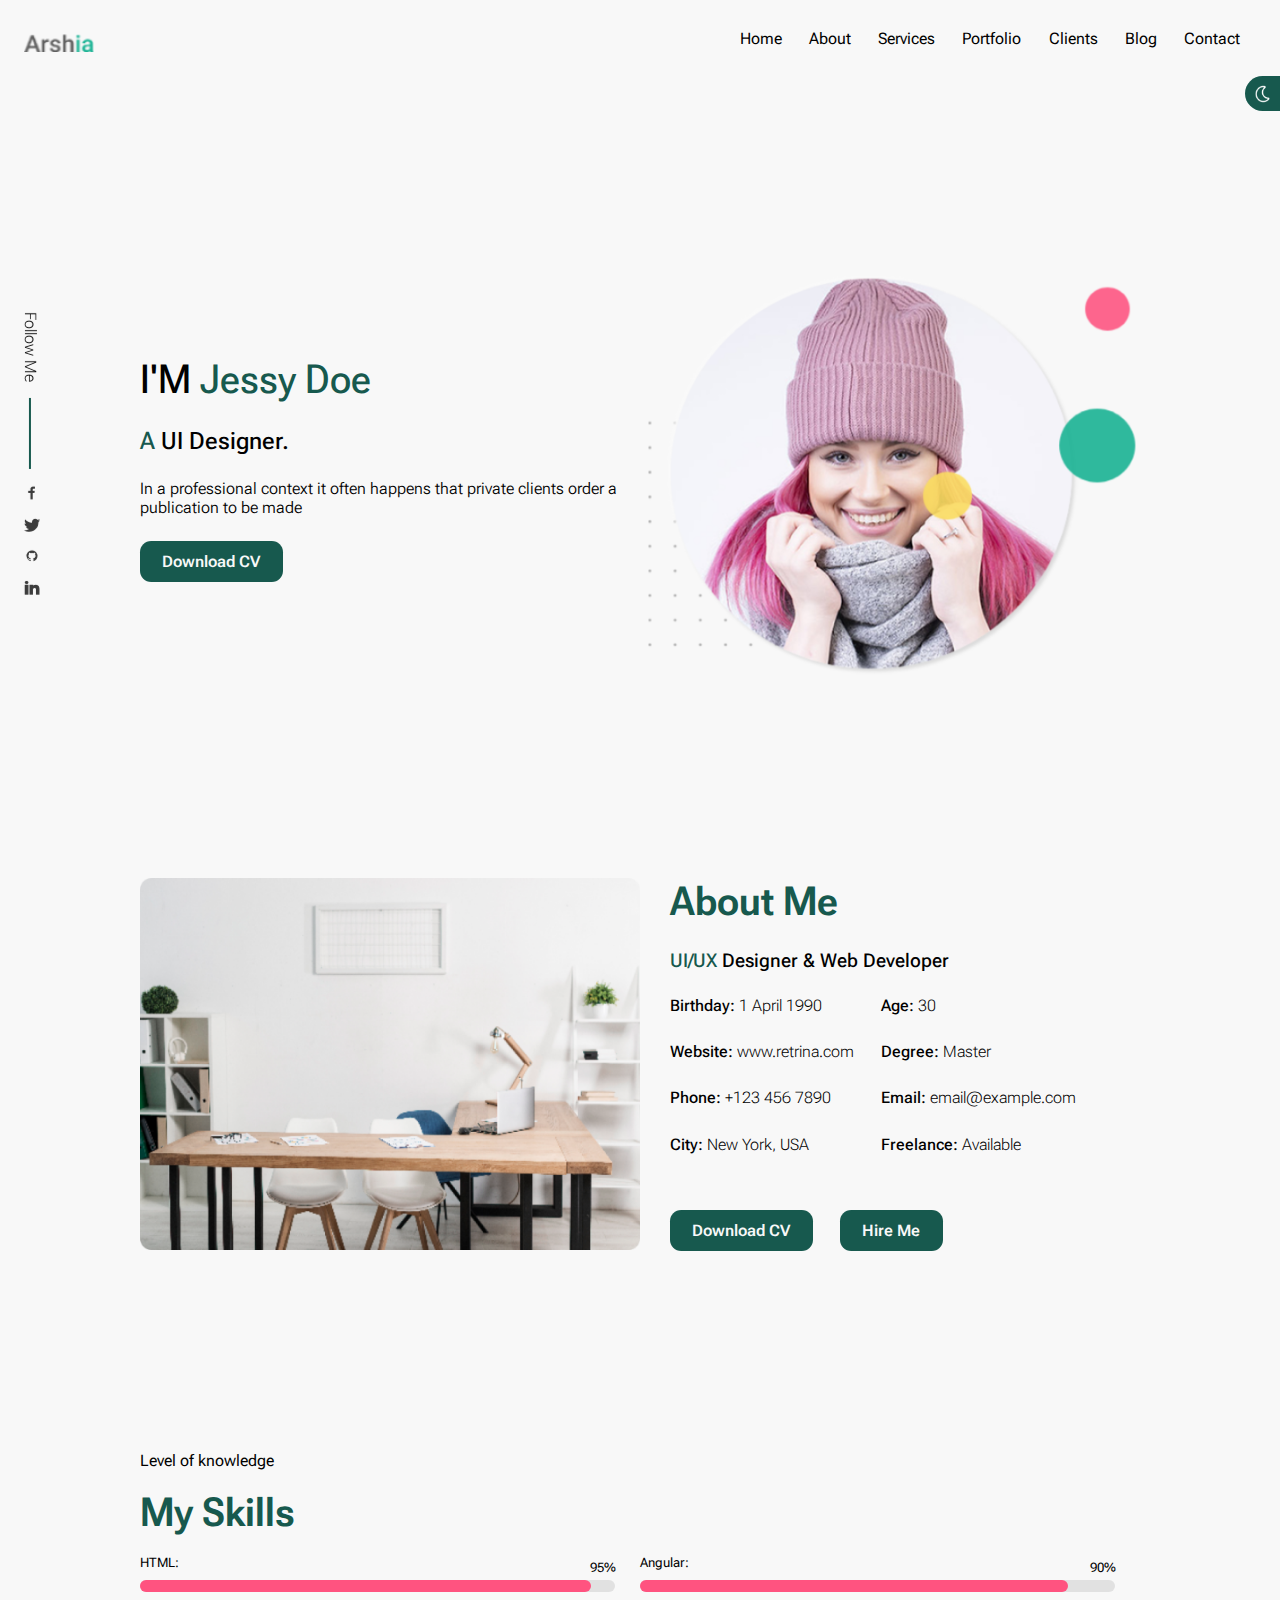
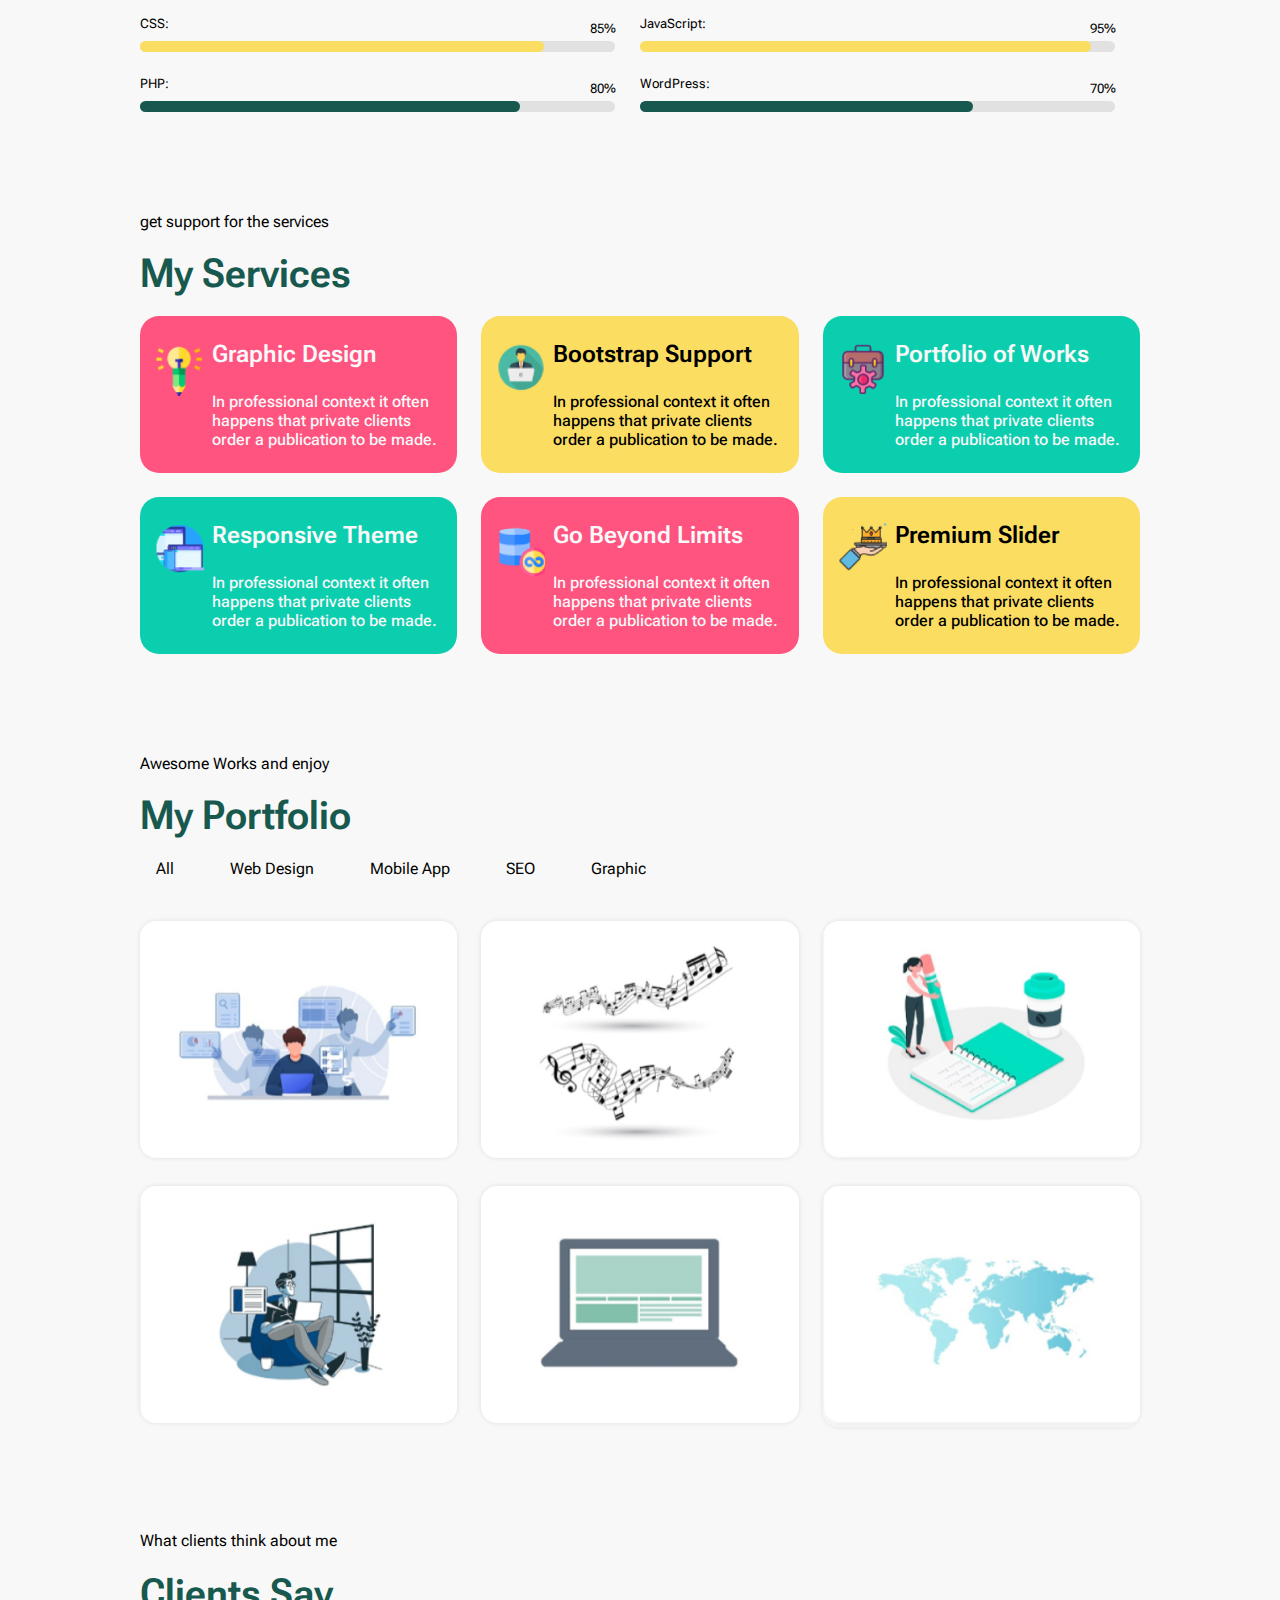
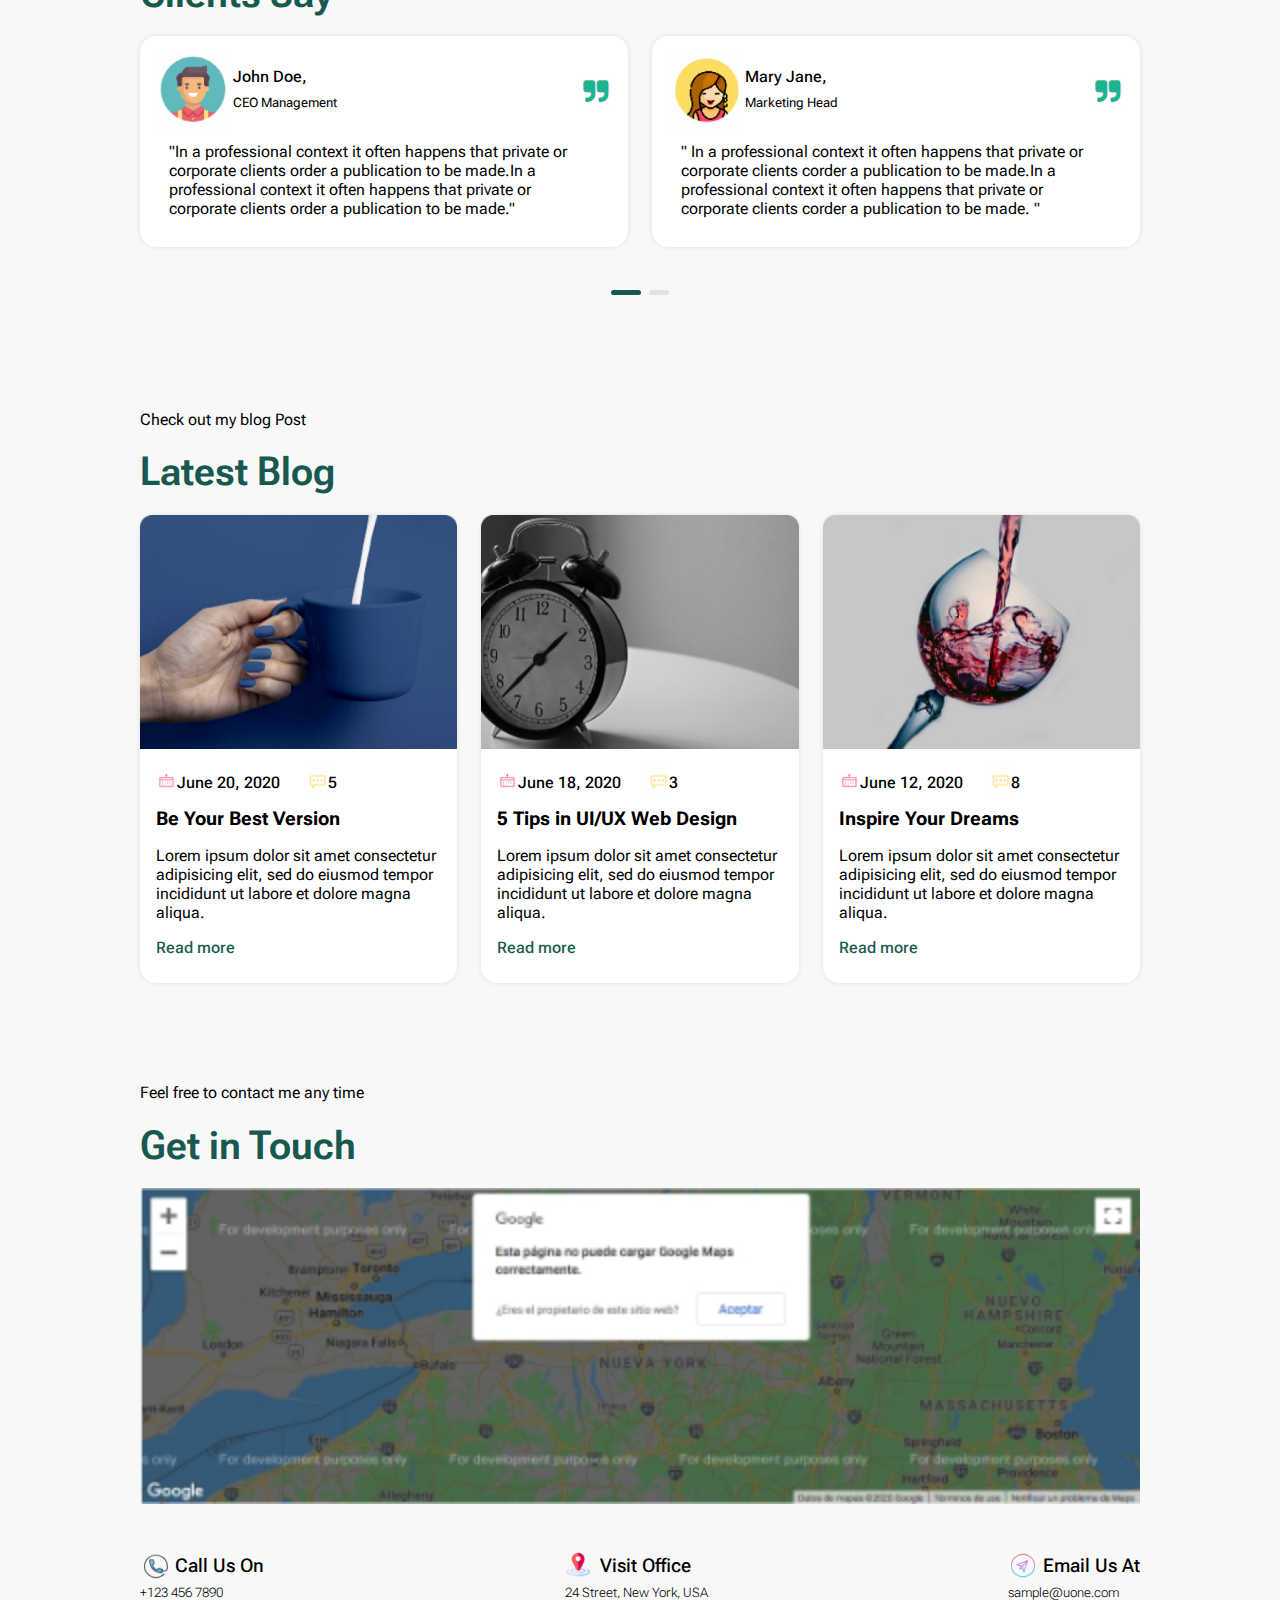
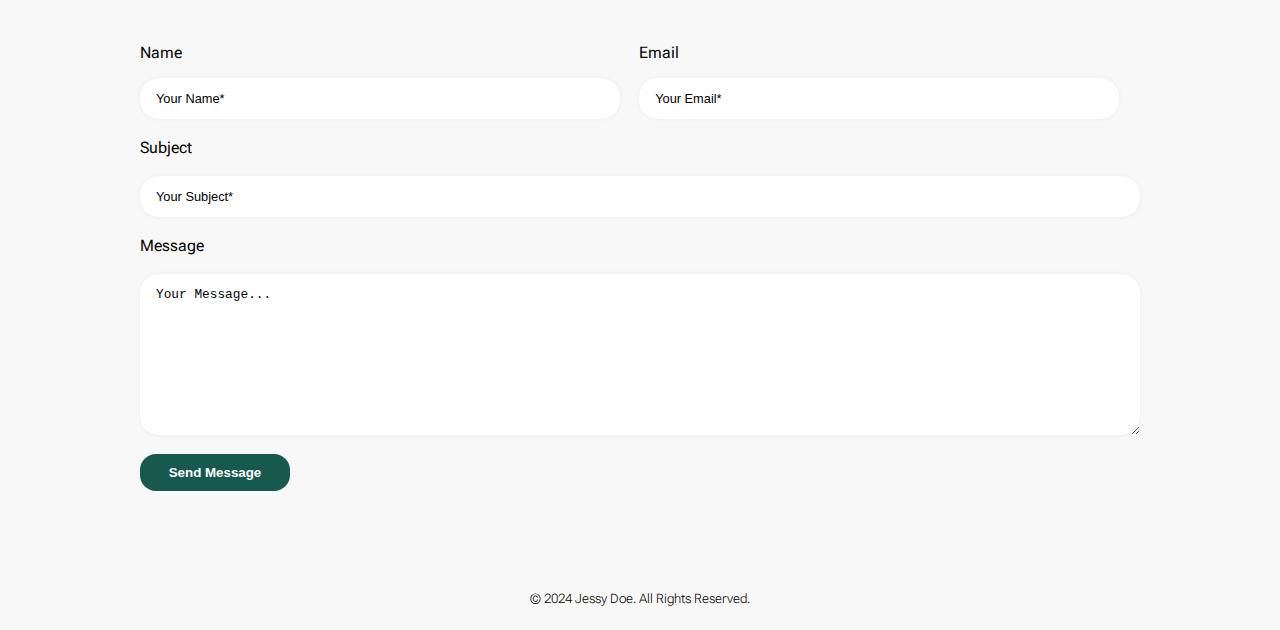
==== commit 9c69fa28: "cambio de las fotos" ====
--- a/Proyecto_usabilidad/index.html
+++ b/Proyecto_usabilidad/index.html
@@ -40,8 +40,8 @@
           src="../static/img/media-luna.webp"
           alt="Toggle dark mode"
           aria-hidden="true"
-          width="64  "
-          height="64" />
+          width=" 20   "
+          height="20" />
       </a>
     </aside>
 
@@ -91,7 +91,7 @@
           src="../static/img/hero.webp"
           alt="Jessy Doe smiling while working on a laptop"
           width="619"
-          height="512" />
+          height="402" />
       </section>
 
       <!-- About Me Section -->
@@ -99,8 +99,8 @@
         <img
           src="../static/img/office.webp"
           alt="Jessy Doe in an office environment"
-          width="700"
-          height="500" />
+          width="500"
+          height="372" />
         <article aria-labelledby="about-heading">
           <h2 id="about-heading">About Me</h2>
           <p><span> UI/UX</span> Designer & Web Developer</p>
@@ -268,44 +268,50 @@
             <img
               src="../static/img/hologem.webp"
               alt="Portfolio Project: Hologem"
-              width="420"
-              height="314" />
+              width="317.33"
+              height="237.33"
+              />
           </li>
           <li>
             <img
               src="../static/img/musical_notes.webp"
               alt="Portfolio Project: Musical Notes "
-              width="420"
-              height="314" />
+              width="317.33"
+              height="237.33"
+              />
           </li>
           <li>
             <img
               src="../static/img/bocknotes.webp"
               alt="Portfolio Project: Book Notes"
-              width="420"
-              height="314" />
+              width="317.33"
+              height="237.33"
+              />
           </li>
           <li>
             <img
               src="../static/img/seewindow.webp"
               alt="Portfolio Project: See Window"
-              width="420"
-              height="314" />
+              width="317.33"
+              height="237.33"
+              />
           </li>
           <li>
             <img
               src="../static/img/Laptop.webp"
               alt="Portfolio Project: Laptop"
-              width="420"
-              height="314" />
+              width="317.33"
+              height="237.33"
+               />
           </li>
           <li>
             <img
               src="../static/img/world.webp"
               alt="Portfolio Project: World"
-              width="420"
-              height="314" />
-          </li>
+              width="317.33"
+              height="241.33"
+              />
+            </li>
         </ul>
       </section>
 
--- a/static/css/styles.css
+++ b/static/css/styles.css
@@ -723,7 +723,7 @@
 
     img {
       background-color: var(--terciary-color);
-      min-width: 100%;
+      width: 100%;
       box-shadow: 0 0 5px 0 rgba(0, 0, 0, 0.1);
       border-radius: 1rem;
 
